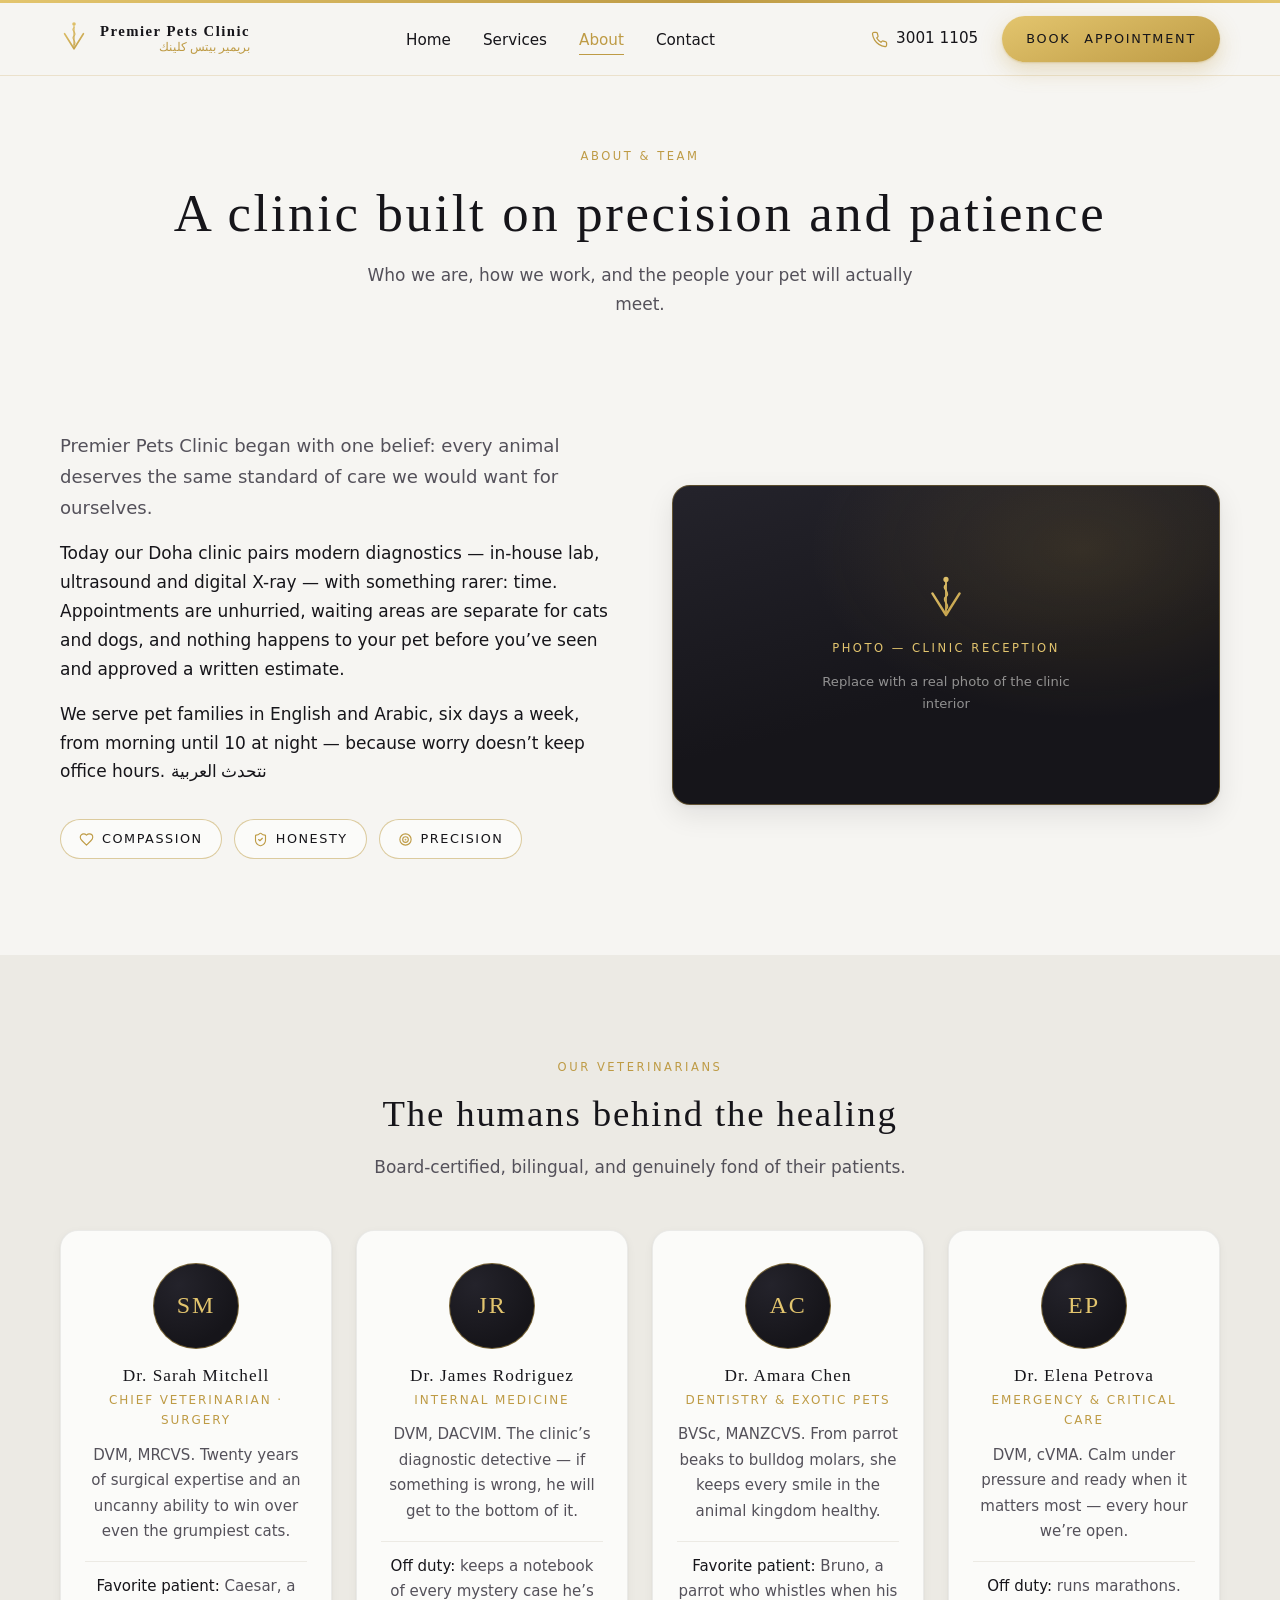
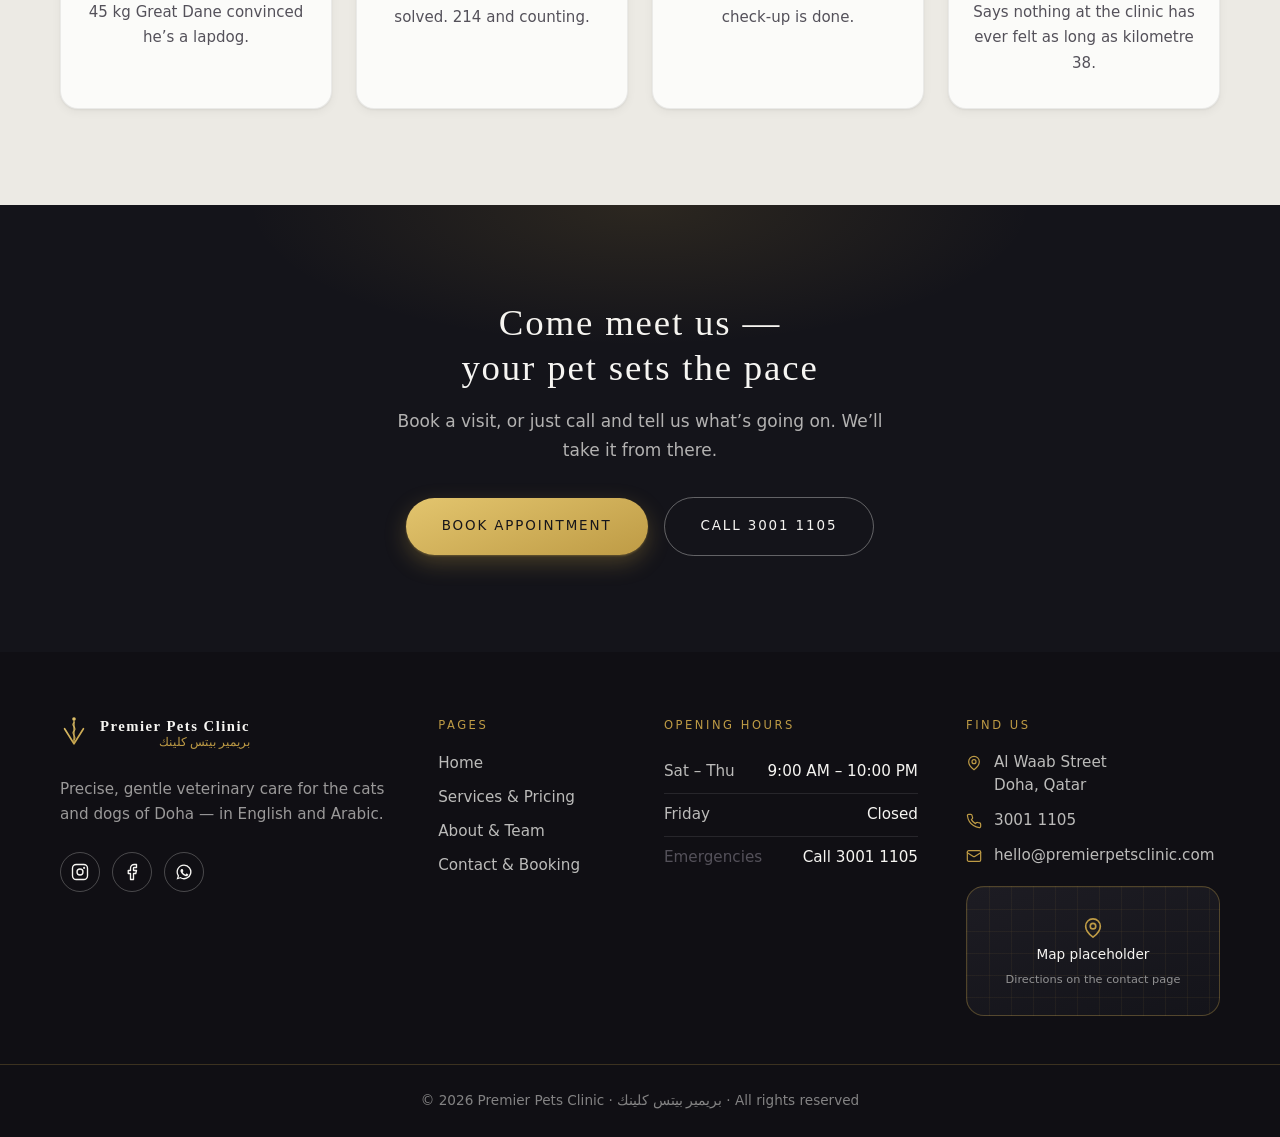
==== about.html @ 258bd97a "Rebuild as 4-page site with black & gold brand guidelines Restructure the single-page site into Home" ====
<!DOCTYPE html>
<html lang="en">
<head>
  <meta charset="UTF-8" />
  <meta name="viewport" content="width=device-width, initial-scale=1.0" />
  <title>About & Team — Premier Pets Clinic, Doha</title>
  <meta name="description" content="Meet the veterinarians of Premier Pets Clinic in Doha. Fear-free handling, in-house diagnostics and care in English and Arabic, Saturday to Thursday 9 AM – 10 PM." />
  <link rel="icon" href="data:image/svg+xml,%3Csvg xmlns='http://www.w3.org/2000/svg' viewBox='0 0 130 130'%3E%3Crect width='130' height='130' rx='26' fill='%2316151A'/%3E%3Cg transform='translate(15,11)' fill='none' stroke='%23BE9B45' stroke-linecap='round'%3E%3Ccircle cx='50' cy='11' r='7' fill='%23E3C56E' stroke='none'/%3E%3Cpath d='M50 100 L16 46 M50 100 L84 46' stroke-width='9'/%3E%3Cpath d='M50 18 L50 100' stroke-width='7'/%3E%3Cpath d='M50 24 C36 33 64 44 50 54 C36 64 64 75 50 86' stroke-width='6.5' stroke='%23E3C56E'/%3E%3C/g%3E%3C/svg%3E" />
  <link rel="stylesheet" href="assets/fonts.css" />
  <link rel="stylesheet" href="assets/styles.css" />
</head>
<body>

  <!-- ===== Header (shared across all pages) ===== -->
  <header class="header">
    <nav class="nav container" aria-label="Main">
      <a href="index.html" class="brand" aria-label="Premier Pets Clinic — home">
        <svg viewBox="0 0 100 130" width="28" height="36" fill="none" aria-hidden="true">
          <circle cx="50" cy="11" r="6.5" fill="url(#cad-h)"/>
          <path d="M50 100 L16 46 M50 100 L84 46" stroke="url(#cad-h)" stroke-width="6" stroke-linecap="round"/>
          <path d="M50 18 L50 100" stroke="url(#cad-h)" stroke-width="4.5" stroke-linecap="round"/>
          <path d="M50 24 C36 33 64 44 50 54 C36 64 64 75 50 86" stroke="url(#cad-h)" stroke-width="4" stroke-linecap="round"/>
          <defs><linearGradient id="cad-h" x1="18" y1="8" x2="82" y2="115" gradientUnits="userSpaceOnUse"><stop stop-color="#E3C56E"/><stop offset="1" stop-color="#BE9B45"/></linearGradient></defs>
        </svg>
        <span class="brand__text">
          <span class="brand__en">Premier Pets Clinic</span>
          <span class="brand__ar" lang="ar" dir="rtl">بريمير بيتس كلينك</span>
        </span>
      </a>

      <ul class="nav__menu">
        <li><a class="nav__link" href="index.html">Home</a></li>
        <li><a class="nav__link" href="services.html">Services</a></li>
        <li><a class="nav__link" href="about.html" aria-current="page">About</a></li>
        <li><a class="nav__link" href="contact.html">Contact</a></li>
      </ul>

      <div class="nav__actions">
        <a href="tel:30011105" class="nav__phone">
          <svg viewBox="0 0 24 24" width="17" height="17" fill="none" stroke="currentColor" stroke-width="1.8" stroke-linecap="round" stroke-linejoin="round" aria-hidden="true"><path d="M22 16.92v3a2 2 0 0 1-2.18 2 19.79 19.79 0 0 1-8.63-3.07 19.5 19.5 0 0 1-6-6 19.79 19.79 0 0 1-3.07-8.67A2 2 0 0 1 4.11 2h3a2 2 0 0 1 2 1.72 12.84 12.84 0 0 0 .7 2.81 2 2 0 0 1-.45 2.11L8.09 9.91a16 16 0 0 0 6 6l1.27-1.27a2 2 0 0 1 2.11-.45 12.84 12.84 0 0 0 2.81.7A2 2 0 0 1 22 16.92z"/></svg>
          <span>3001 1105</span>
        </a>
        <a href="contact.html" class="btn btn--gold nav__cta">Book<span class="nav__cta-long">&nbsp;Appointment</span></a>
        <button class="nav__toggle" id="nav-toggle" aria-label="Open menu" aria-expanded="false" aria-controls="nav-panel">
          <span></span><span></span><span></span>
        </button>
      </div>
    </nav>

    <div class="nav__panel" id="nav-panel">
      <div class="container">
        <ul>
          <li><a class="nav__link" href="index.html">Home</a></li>
          <li><a class="nav__link" href="services.html">Services &amp; Pricing</a></li>
          <li><a class="nav__link" href="about.html" aria-current="page">About &amp; Team</a></li>
          <li><a class="nav__link" href="contact.html">Contact &amp; Booking</a></li>
        </ul>
        <div class="nav__panel-meta">
          <a href="tel:30011105"><strong>Call 3001 1105</strong></a>
          <span>Saturday – Thursday, 9:00 AM – 10:00 PM · Friday closed</span>
        </div>
      </div>
    </div>
  </header>

  <main>
    <!-- ===== Page hero ===== -->
    <section class="page-hero">
      <div class="container">
        <span class="label">About &amp; team</span>
        <h1>A clinic built on precision and patience</h1>
        <p>Who we are, how we work, and the people your pet will actually meet.</p>
      </div>
    </section>

    <!-- ===== Clinic story ===== -->
    <section class="section--tight" style="padding-bottom: var(--s-9);">
      <div class="container story-grid">
        <div class="reveal">
          <p class="lead">Premier Pets Clinic began with one belief: every animal deserves the same standard of care we would want for ourselves.</p>
          <p>Today our Doha clinic pairs modern diagnostics — in-house lab, ultrasound and digital X-ray — with something rarer: time. Appointments are unhurried, waiting areas are separate for cats and dogs, and nothing happens to your pet before you’ve seen and approved a written estimate.</p>
          <p>We serve pet families in English and Arabic, six days a week, from morning until 10 at night — because worry doesn’t keep office hours. <span class="arabic" lang="ar" dir="rtl">نتحدث العربية</span></p>
          <div class="values-row">
            <span class="value-chip"><svg viewBox="0 0 24 24" width="15" height="15" fill="none" stroke="currentColor" stroke-width="1.8" stroke-linecap="round" stroke-linejoin="round" aria-hidden="true"><path d="M19 14c1.49-1.46 3-3.21 3-5.5A5.5 5.5 0 0 0 16.5 3c-1.76 0-3 .5-4.5 2-1.5-1.5-2.74-2-4.5-2A5.5 5.5 0 0 0 2 8.5c0 2.3 1.5 4.05 3 5.5l7 7Z"/></svg> Compassion</span>
            <span class="value-chip"><svg viewBox="0 0 24 24" width="15" height="15" fill="none" stroke="currentColor" stroke-width="1.8" stroke-linecap="round" stroke-linejoin="round" aria-hidden="true"><path d="M20 13c0 5-3.5 7.5-7.66 8.95a1 1 0 0 1-.67-.01C7.5 20.5 4 18 4 13V6a1 1 0 0 1 1-1c2 0 4.5-1.2 6.24-2.72a1.17 1.17 0 0 1 1.52 0C14.51 3.81 17 5 19 5a1 1 0 0 1 1 1z"/><path d="m9 12 2 2 4-4"/></svg> Honesty</span>
            <span class="value-chip"><svg viewBox="0 0 24 24" width="15" height="15" fill="none" stroke="currentColor" stroke-width="1.8" stroke-linecap="round" stroke-linejoin="round" aria-hidden="true"><circle cx="12" cy="12" r="9"/><circle cx="12" cy="12" r="4.5"/><circle cx="12" cy="12" r="0.5" fill="currentColor"/></svg> Precision</span>
          </div>
        </div>

        <!-- TODO: replace with real detail — photo of the clinic (reception or exam room) -->
        <figure class="photo-ph reveal d1">
          <figcaption>
            <svg viewBox="0 0 100 130" width="40" height="52" fill="none" aria-hidden="true">
              <circle cx="50" cy="11" r="6.5" fill="url(#cad-a)"/>
              <path d="M50 100 L16 46 M50 100 L84 46" stroke="url(#cad-a)" stroke-width="6" stroke-linecap="round"/>
              <path d="M50 18 L50 100" stroke="url(#cad-a)" stroke-width="4.5" stroke-linecap="round"/>
              <path d="M50 24 C36 33 64 44 50 54 C36 64 64 75 50 86" stroke="url(#cad-a)" stroke-width="4" stroke-linecap="round"/>
              <defs><linearGradient id="cad-a" x1="18" y1="8" x2="82" y2="115" gradientUnits="userSpaceOnUse"><stop stop-color="#E3C56E"/><stop offset="1" stop-color="#BE9B45"/></linearGradient></defs>
            </svg>
            <span class="label">Photo — clinic reception</span>
            <small>Replace with a real photo of the clinic interior</small>
          </figcaption>
        </figure>
      </div>
    </section>

    <!-- ===== Team ===== -->
    <section class="section section--bone">
      <div class="container">
        <div class="section-head reveal">
          <span class="label">Our veterinarians</span>
          <h2>The humans behind the healing</h2>
          <p>Board-certified, bilingual, and genuinely fond of their patients.</p>
        </div>

        <!--
          TODO: replace with real detail — placeholder vet names and monogram avatars.
          Replace the placeholder avatars with real headshots as soon as possible:
          real photography outperforms stock on trust more than any other single change.
        -->
        <div class="team-grid team-grid--4">
          <article class="team-card reveal">
            <div class="team-card__avatar" aria-hidden="true">SM</div>
            <h3>Dr. Sarah Mitchell</h3>
            <span class="team-card__role">Chief Veterinarian · Surgery</span>
            <p>DVM, MRCVS. Twenty years of surgical expertise and an uncanny ability to win over even the grumpiest cats.</p>
            <p class="team-card__fact"><strong>Favorite patient:</strong> Caesar, a 45 kg Great Dane convinced he’s a lapdog.</p>
          </article>
          <article class="team-card reveal d1">
            <div class="team-card__avatar" aria-hidden="true">JR</div>
            <h3>Dr. James Rodriguez</h3>
            <span class="team-card__role">Internal Medicine</span>
            <p>DVM, DACVIM. The clinic’s diagnostic detective — if something is wrong, he will get to the bottom of it.</p>
            <p class="team-card__fact"><strong>Off duty:</strong> keeps a notebook of every mystery case he’s solved. 214 and counting.</p>
          </article>
          <article class="team-card reveal d2">
            <div class="team-card__avatar" aria-hidden="true">AC</div>
            <h3>Dr. Amara Chen</h3>
            <span class="team-card__role">Dentistry &amp; Exotic Pets</span>
            <p>BVSc, MANZCVS. From parrot beaks to bulldog molars, she keeps every smile in the animal kingdom healthy.</p>
            <p class="team-card__fact"><strong>Favorite patient:</strong> Bruno, a parrot who whistles when his check-up is done.</p>
          </article>
          <article class="team-card reveal d3">
            <div class="team-card__avatar" aria-hidden="true">EP</div>
            <h3>Dr. Elena Petrova</h3>
            <span class="team-card__role">Emergency &amp; Critical Care</span>
            <p>DVM, cVMA. Calm under pressure and ready when it matters most — every hour we’re open.</p>
            <p class="team-card__fact"><strong>Off duty:</strong> runs marathons. Says nothing at the clinic has ever felt as long as kilometre 38.</p>
          </article>
        </div>
      </div>
    </section>

    <!-- ===== Final CTA band ===== -->
    <section class="cta-band">
      <div class="container">
        <h2>Come meet us — your pet sets the pace</h2>
        <p>Book a visit, or just call and tell us what’s going on. We’ll take it from there.</p>
        <div class="cta-band__actions">
          <a href="contact.html" class="btn btn--gold btn--lg">Book Appointment</a>
          <a href="tel:30011105" class="btn btn--ghost-light btn--lg">Call 3001 1105</a>
        </div>
      </div>
    </section>
  </main>

  <!-- ===== Footer (shared across all pages) ===== -->
  <footer class="footer">
    <div class="container">
      <div class="footer__grid">
        <div>
          <a href="index.html" class="brand" aria-label="Premier Pets Clinic — home">
            <svg viewBox="0 0 100 130" width="28" height="36" fill="none" aria-hidden="true">
              <circle cx="50" cy="11" r="6.5" fill="url(#cad-f)"/>
              <path d="M50 100 L16 46 M50 100 L84 46" stroke="url(#cad-f)" stroke-width="6" stroke-linecap="round"/>
              <path d="M50 18 L50 100" stroke="url(#cad-f)" stroke-width="4.5" stroke-linecap="round"/>
              <path d="M50 24 C36 33 64 44 50 54 C36 64 64 75 50 86" stroke="url(#cad-f)" stroke-width="4" stroke-linecap="round"/>
              <defs><linearGradient id="cad-f" x1="18" y1="8" x2="82" y2="115" gradientUnits="userSpaceOnUse"><stop stop-color="#E3C56E"/><stop offset="1" stop-color="#BE9B45"/></linearGradient></defs>
            </svg>
            <span class="brand__text">
              <span class="brand__en">Premier Pets Clinic</span>
              <span class="brand__ar" lang="ar" dir="rtl">بريمير بيتس كلينك</span>
            </span>
          </a>
          <p class="footer__tag">Precise, gentle veterinary care for the cats and dogs of Doha — in English and Arabic.</p>
          <div class="footer__social">
            <!-- TODO: replace with real detail — social media profile links -->
            <a href="#" aria-label="Instagram"><svg viewBox="0 0 24 24" width="18" height="18" fill="none" stroke="currentColor" stroke-width="1.8" stroke-linecap="round" stroke-linejoin="round" aria-hidden="true"><rect x="2" y="2" width="20" height="20" rx="5"/><circle cx="12" cy="12" r="4"/><circle cx="17.5" cy="6.5" r="0.5" fill="currentColor"/></svg></a>
            <a href="#" aria-label="Facebook"><svg viewBox="0 0 24 24" width="18" height="18" fill="none" stroke="currentColor" stroke-width="1.8" stroke-linecap="round" stroke-linejoin="round" aria-hidden="true"><path d="M18 2h-3a5 5 0 0 0-5 5v3H7v4h3v8h4v-8h3l1-4h-4V7a1 1 0 0 1 1-1h3z"/></svg></a>
            <!-- TODO: replace with real detail — confirm WhatsApp number & country code -->
            <a href="https://wa.me/97430011105" aria-label="WhatsApp"><svg viewBox="0 0 24 24" width="18" height="18" fill="currentColor" aria-hidden="true"><path d="M12.04 2a9.9 9.9 0 0 0-8.4 15.2L2.1 22l4.9-1.6A9.9 9.9 0 1 0 12.04 2Zm0 1.7a8.2 8.2 0 1 1-4.2 15.3l-.3-.2-2.9.9.9-2.8-.2-.3A8.2 8.2 0 0 1 12.04 3.7ZM8.9 8c-.2 0-.5.1-.7.4-.2.2-.9.8-.9 2s.9 2.4 1 2.6c.1.2 1.8 2.9 4.4 3.9 2.2.9 2.6.7 3.1.7.5-.1 1.5-.6 1.7-1.2.2-.6.2-1.1.2-1.2-.1-.1-.2-.2-.5-.3-.2-.1-1.5-.7-1.7-.8-.2-.1-.4-.1-.6.1-.2.3-.6.8-.8 1-.1.2-.3.2-.5.1-.7-.3-1.4-.7-2-1.3-.5-.5-.9-1-1.2-1.7-.1-.2 0-.4.1-.5l.6-.7c.2-.2.2-.4.1-.6-.1-.2-.6-1.5-.8-2-.2-.5-.4-.5-.6-.5h-.9Z"/></svg></a>
          </div>
        </div>

        <nav class="footer__col" aria-label="Footer">
          <h4>Pages</h4>
          <ul>
            <li><a href="index.html">Home</a></li>
            <li><a href="services.html">Services &amp; Pricing</a></li>
            <li><a href="about.html">About &amp; Team</a></li>
            <li><a href="contact.html">Contact &amp; Booking</a></li>
          </ul>
        </nav>

        <div class="footer__col">
          <h4>Opening hours</h4>
          <div class="hours-table">
            <div><span>Sat – Thu</span><span>9:00 AM – 10:00 PM</span></div>
            <div><span>Friday</span><span>Closed</span></div>
            <div class="muted-row"><span>Emergencies</span><span><a href="tel:30011105">Call 3001 1105</a></span></div>
          </div>
        </div>

        <div class="footer__col">
          <h4>Find us</h4>
          <div class="footer__contact">
            <address>
              <svg viewBox="0 0 24 24" width="16" height="16" fill="none" stroke="currentColor" stroke-width="1.8" stroke-linecap="round" stroke-linejoin="round" aria-hidden="true"><path d="M20 10c0 6-8 12-8 12s-8-6-8-12a8 8 0 0 1 16 0Z"/><circle cx="12" cy="10" r="3"/></svg>
              <!-- TODO: replace with real detail — street address -->
              <span>Al Waab Street<br/>Doha, Qatar</span>
            </address>
            <a href="tel:30011105">
              <svg viewBox="0 0 24 24" width="16" height="16" fill="none" stroke="currentColor" stroke-width="1.8" stroke-linecap="round" stroke-linejoin="round" aria-hidden="true"><path d="M22 16.92v3a2 2 0 0 1-2.18 2 19.79 19.79 0 0 1-8.63-3.07 19.5 19.5 0 0 1-6-6 19.79 19.79 0 0 1-3.07-8.67A2 2 0 0 1 4.11 2h3a2 2 0 0 1 2 1.72 12.84 12.84 0 0 0 .7 2.81 2 2 0 0 1-.45 2.11L8.09 9.91a16 16 0 0 0 6 6l1.27-1.27a2 2 0 0 1 2.11-.45 12.84 12.84 0 0 0 2.81.7A2 2 0 0 1 22 16.92z"/></svg>
              <span>3001 1105</span>
            </a>
            <a href="mailto:hello@premierpetsclinic.com">
              <svg viewBox="0 0 24 24" width="16" height="16" fill="none" stroke="currentColor" stroke-width="1.8" stroke-linecap="round" stroke-linejoin="round" aria-hidden="true"><rect x="2" y="4" width="20" height="16" rx="2"/><path d="m22 7-8.97 5.7a1.94 1.94 0 0 1-2.06 0L2 7"/></svg>
              <span>hello@premierpetsclinic.com</span>
            </a>
            <!-- TODO: replace with real detail — map embed / location image -->
            <figure class="map-ph map-ph--mini">
              <figcaption>
                <svg viewBox="0 0 24 24" width="22" height="22" fill="none" stroke="currentColor" stroke-width="1.8" stroke-linecap="round" stroke-linejoin="round" aria-hidden="true"><path d="M20 10c0 6-8 12-8 12s-8-6-8-12a8 8 0 0 1 16 0Z"/><circle cx="12" cy="10" r="3"/></svg>
                <span>Map placeholder</span>
                <small>Directions on the contact page</small>
              </figcaption>
            </figure>
          </div>
        </div>
      </div>
    </div>
    <div class="footer__bottom">
      <p>© <span data-year>2026</span> Premier Pets Clinic · <span class="arabic" lang="ar" dir="rtl">بريمير بيتس كلينك</span> · All rights reserved</p>
    </div>
  </footer>

  <script src="assets/site.js"></script>
</body>
</html>
---- assets/fonts.css ----
/* latin-ext */
@font-face {
  font-family: 'Cinzel';
  font-style: normal;
  font-weight: 400 700;
  font-display: swap;
  src: url(fonts/f53a6c32636.woff2) format('woff2');
  unicode-range: U+0100-02BA, U+02BD-02C5, U+02C7-02CC, U+02CE-02D7, U+02DD-02FF, U+0304, U+0308, U+0329, U+1D00-1DBF, U+1E00-1E9F, U+1EF2-1EFF, U+2020, U+20A0-20AB, U+20AD-20C0, U+2113, U+2C60-2C7F, U+A720-A7FF;
}
/* latin */
@font-face {
  font-family: 'Cinzel';
  font-style: normal;
  font-weight: 400 700;
  font-display: swap;
  src: url(fonts/f63551c15ca.woff2) format('woff2');
  unicode-range: U+0000-00FF, U+0131, U+0152-0153, U+02BB-02BC, U+02C6, U+02DA, U+02DC, U+0304, U+0308, U+0329, U+2000-206F, U+20AC, U+2122, U+2191, U+2193, U+2212, U+2215, U+FEFF, U+FFFD;
}
/* arabic */
@font-face {
  font-family: 'El Messiri';
  font-style: normal;
  font-weight: 400 700;
  font-display: swap;
  src: url(fonts/f26956f8c6b.woff2) format('woff2');
  unicode-range: U+0600-06FF, U+0750-077F, U+0870-088E, U+0890-0891, U+0897-08E1, U+08E3-08FF, U+200C-200E, U+2010-2011, U+204F, U+2E41, U+FB50-FDFF, U+FE70-FE74, U+FE76-FEFC, U+102E0-102FB, U+10E60-10E7E, U+10EC2-10EC4, U+10EFC-10EFF, U+1EE00-1EE03, U+1EE05-1EE1F, U+1EE21-1EE22, U+1EE24, U+1EE27, U+1EE29-1EE32, U+1EE34-1EE37, U+1EE39, U+1EE3B, U+1EE42, U+1EE47, U+1EE49, U+1EE4B, U+1EE4D-1EE4F, U+1EE51-1EE52, U+1EE54, U+1EE57, U+1EE59, U+1EE5B, U+1EE5D, U+1EE5F, U+1EE61-1EE62, U+1EE64, U+1EE67-1EE6A, U+1EE6C-1EE72, U+1EE74-1EE77, U+1EE79-1EE7C, U+1EE7E, U+1EE80-1EE89, U+1EE8B-1EE9B, U+1EEA1-1EEA3, U+1EEA5-1EEA9, U+1EEAB-1EEBB, U+1EEF0-1EEF1;
}
/* cyrillic */
@font-face {
  font-family: 'El Messiri';
  font-style: normal;
  font-weight: 400 700;
  font-display: swap;
  src: url(fonts/f5c0c4ea07d.woff2) format('woff2');
  unicode-range: U+0301, U+0400-045F, U+0490-0491, U+04B0-04B1, U+2116;
}
/* latin-ext */
@font-face {
  font-family: 'El Messiri';
  font-style: normal;
  font-weight: 400 700;
  font-display: swap;
  src: url(fonts/f88ae1c648b.woff2) format('woff2');
  unicode-range: U+0100-02BA, U+02BD-02C5, U+02C7-02CC, U+02CE-02D7, U+02DD-02FF, U+0304, U+0308, U+0329, U+1D00-1DBF, U+1E00-1E9F, U+1EF2-1EFF, U+2020, U+20A0-20AB, U+20AD-20C0, U+2113, U+2C60-2C7F, U+A720-A7FF;
}
/* latin */
@font-face {
  font-family: 'El Messiri';
  font-style: normal;
  font-weight: 400 700;
  font-display: swap;
  src: url(fonts/fdc54f469cc.woff2) format('woff2');
  unicode-range: U+0000-00FF, U+0131, U+0152-0153, U+02BB-02BC, U+02C6, U+02DA, U+02DC, U+0304, U+0308, U+0329, U+2000-206F, U+20AC, U+2122, U+2191, U+2193, U+2212, U+2215, U+FEFF, U+FFFD;
}
/* cyrillic */
@font-face {
  font-family: 'Jost';
  font-style: italic;
  font-weight: 400;
  font-display: swap;
  src: url(fonts/f15509fac46.woff2) format('woff2');
  unicode-range: U+0301, U+0400-045F, U+0490-0491, U+04B0-04B1, U+2116;
}
/* latin-ext */
@font-face {
  font-family: 'Jost';
  font-style: italic;
  font-weight: 400;
  font-display: swap;
  src: url(fonts/f02cded88f8.woff2) format('woff2');
  unicode-range: U+0100-02BA, U+02BD-02C5, U+02C7-02CC, U+02CE-02D7, U+02DD-02FF, U+0304, U+0308, U+0329, U+1D00-1DBF, U+1E00-1E9F, U+1EF2-1EFF, U+2020, U+20A0-20AB, U+20AD-20C0, U+2113, U+2C60-2C7F, U+A720-A7FF;
}
/* latin */
@font-face {
  font-family: 'Jost';
  font-style: italic;
  font-weight: 400;
  font-display: swap;
  src: url(fonts/f9990123af9.woff2) format('woff2');
  unicode-range: U+0000-00FF, U+0131, U+0152-0153, U+02BB-02BC, U+02C6, U+02DA, U+02DC, U+0304, U+0308, U+0329, U+2000-206F, U+20AC, U+2122, U+2191, U+2193, U+2212, U+2215, U+FEFF, U+FFFD;
}
/* cyrillic */
@font-face {
  font-family: 'Jost';
  font-style: normal;
  font-weight: 300 600;
  font-display: swap;
  src: url(fonts/fcdf0a3bd8c.woff2) format('woff2');
  unicode-range: U+0301, U+0400-045F, U+0490-0491, U+04B0-04B1, U+2116;
}
/* latin-ext */
@font-face {
  font-family: 'Jost';
  font-style: normal;
  font-weight: 300 600;
  font-display: swap;
  src: url(fonts/f5054f2c4fb.woff2) format('woff2');
  unicode-range: U+0100-02BA, U+02BD-02C5, U+02C7-02CC, U+02CE-02D7, U+02DD-02FF, U+0304, U+0308, U+0329, U+1D00-1DBF, U+1E00-1E9F, U+1EF2-1EFF, U+2020, U+20A0-20AB, U+20AD-20C0, U+2113, U+2C60-2C7F, U+A720-A7FF;
}
/* latin */
@font-face {
  font-family: 'Jost';
  font-style: normal;
  font-weight: 300 600;
  font-display: swap;
  src: url(fonts/f35841fe72f.woff2) format('woff2');
  unicode-range: U+0000-00FF, U+0131, U+0152-0153, U+02BB-02BC, U+02C6, U+02DA, U+02DC, U+0304, U+0308, U+0329, U+2000-206F, U+20AC, U+2122, U+2191, U+2193, U+2212, U+2215, U+FEFF, U+FFFD;
}
---- assets/styles.css ----
/* ============================================================
   Premier Pets Clinic — Shared stylesheet
   Brand: black & gold (Brand Guidelines v1.0, June 2026)
   Palette: onyx on alabaster, gold reserved for the caduceus,
   hairlines and small accents. Cinzel / Jost / El Messiri.
   ============================================================ */

:root {
  /* Brand color values — sampled from the logo (see brand guidelines §04) */
  --alabaster: #F6F5F2;      /* page background */
  --alabaster-hi: #FBFBF9;   /* elevated cards */
  --bone: #ECEAE4;           /* alternate sections, hairline borders */
  --onyx: #16151A;           /* headings, body text, dark panels */
  --onyx-panel: #14141A;     /* dark band background */
  --onyx-deep: #100F14;      /* footer */
  --graphite: #54515A;       /* secondary text */
  --gold: #BE9B45;           /* accent / rules */
  --gold-light: #E3C56E;     /* highlight / gradient top */
  --gold-grad: linear-gradient(160deg, #E3C56E 0%, #BE9B45 100%);
  --gold-hairline: linear-gradient(90deg, rgba(190,155,69,0) 0%, #BE9B45 50%, rgba(190,155,69,0) 100%);
  --error: #9A4A3A;

  --font-display: "Cinzel", "Times New Roman", serif;
  --font-body: "Jost", "Segoe UI", system-ui, sans-serif;
  --font-arabic: "El Messiri", serif;

  /* Spacing scale — stick to these steps */
  --s-1: 4px;  --s-2: 8px;  --s-3: 12px; --s-4: 16px; --s-5: 24px;
  --s-6: 32px; --s-7: 48px; --s-8: 64px; --s-9: 96px; --s-10: 128px;

  /* Surfaces: base → elevated → floating */
  --shadow-sm: 0 1px 2px rgba(16, 15, 20, 0.05), 0 3px 10px rgba(16, 15, 20, 0.05);
  --shadow-md: 0 2px 4px rgba(16, 15, 20, 0.05), 0 10px 28px rgba(16, 15, 20, 0.09);
  --shadow-lg: 0 4px 10px rgba(16, 15, 20, 0.07), 0 26px 58px rgba(16, 15, 20, 0.15);
  --shadow-gold: 0 1px 2px rgba(190, 155, 69, 0.35), 0 8px 22px rgba(190, 155, 69, 0.30);

  --r-card: 18px;
  --r-input: 12px;
  --ease-spring: cubic-bezier(0.34, 1.4, 0.64, 1);
  --ease-out: cubic-bezier(0.22, 1, 0.36, 1);

  --header-h: 72px;
}

/* ===== Reset ===== */
*, *::before, *::after { margin: 0; padding: 0; box-sizing: border-box; }
html { scroll-behavior: smooth; scroll-padding-top: calc(var(--header-h) + 16px); }
body {
  font-family: var(--font-body);
  font-weight: 400;
  font-size: 17px;
  line-height: 1.7;
  color: var(--onyx);
  background: var(--alabaster);
  -webkit-font-smoothing: antialiased;
  overflow-x: hidden;
}
img { max-width: 100%; height: auto; display: block; }
a { color: inherit; text-decoration: none; }
ul, ol { list-style: none; }
button { font: inherit; cursor: pointer; background: none; border: none; color: inherit; }
strong { font-weight: 500; }

a, button, summary, input, select, textarea { -webkit-tap-highlight-color: rgba(190, 155, 69, 0.15); }
:focus-visible { outline: 2px solid var(--gold); outline-offset: 3px; border-radius: 2px; }

::selection { background: rgba(190, 155, 69, 0.25); }

/* ===== Typography ===== */
h1, h2, h3, .display {
  font-family: var(--font-display);
  font-weight: 500;
  color: var(--onyx);
  letter-spacing: 0.05em;
  line-height: 1.22;
}
h1 { font-size: clamp(1.9rem, 5.2vw, 3.3rem); }
h2 { font-size: clamp(1.5rem, 3.4vw, 2.3rem); }
h1, h2 { text-wrap: balance; }
h3 { font-size: 1.16rem; letter-spacing: 0.06em; }

.lead { font-weight: 300; font-size: 1.13rem; color: var(--graphite); }

.label {
  display: inline-block;
  font-family: var(--font-body);
  font-weight: 500;
  font-size: 0.72rem;
  letter-spacing: 0.22em;
  text-transform: uppercase;
  color: var(--gold);
}
.label--onyx { color: var(--graphite); }

.arabic { font-family: var(--font-arabic); }

.muted { color: var(--graphite); }

.link-gold {
  color: var(--gold);
  font-weight: 500;
  border-bottom: 1px solid rgba(190, 155, 69, 0.4);
  transition: opacity 0.2s ease;
}
.link-gold:hover { opacity: 0.75; }
.link-gold:active { opacity: 0.6; }

/* ===== Layout ===== */
.container { width: min(1160px, 92%); margin-inline: auto; }
.section { padding: var(--s-9) 0; }
.section--tight { padding: var(--s-8) 0; }
.section--bone { background: var(--bone); }

.section-head { max-width: 620px; margin: 0 auto var(--s-7); text-align: center; }
.section-head h2 { margin: var(--s-3) 0 var(--s-4); }
.section-head p { color: var(--graphite); }

/* Gold rule with centered caduceus — the brand's repeating device */
.gold-rule {
  display: flex;
  align-items: center;
  gap: var(--s-4);
  max-width: 420px;
  margin: 0 auto;
}
.gold-rule::before, .gold-rule::after {
  content: "";
  flex: 1;
  height: 1px;
  background: var(--gold-hairline);
}
.gold-rule svg { flex: none; }

/* ===== Buttons ===== */
.btn {
  display: inline-flex;
  align-items: center;
  justify-content: center;
  gap: var(--s-2);
  font-weight: 500;
  font-size: 0.8rem;
  letter-spacing: 0.14em;
  text-transform: uppercase;
  border-radius: 999px;
  padding: 15px 30px;
  white-space: nowrap;
  transition: transform 0.25s var(--ease-spring), box-shadow 0.25s ease, background-color 0.2s ease, border-color 0.2s ease, color 0.2s ease;
}
.btn:hover { transform: translateY(-2px); }
.btn:active { transform: translateY(0); transition-duration: 0.08s; }

.btn--gold {
  background: var(--gold-grad);
  color: var(--onyx);
  box-shadow: var(--shadow-gold);
}
.btn--gold:hover { box-shadow: 0 2px 4px rgba(190, 155, 69, 0.4), 0 12px 30px rgba(190, 155, 69, 0.38); }

.btn--dark {
  background: var(--onyx);
  color: var(--alabaster);
  box-shadow: var(--shadow-md);
}
.btn--dark:hover { background: #24232B; }

.btn--ghost {
  border: 1px solid rgba(22, 21, 26, 0.25);
  color: var(--onyx);
  background: transparent;
}
.btn--ghost:hover { border-color: var(--gold); background: rgba(190, 155, 69, 0.07); }

.btn--ghost-light {
  border: 1px solid rgba(246, 245, 242, 0.35);
  color: var(--alabaster);
  background: transparent;
}
.btn--ghost-light:hover { border-color: var(--gold-light); color: var(--gold-light); }

.btn--lg { padding: 17px 36px; font-size: 0.84rem; }
.btn--full { width: 100%; }

/* ===== Header ===== */
.header {
  position: sticky;
  top: 0;
  z-index: 100;
  background: rgba(246, 245, 242, 0.88);
  -webkit-backdrop-filter: blur(14px);
  backdrop-filter: blur(14px);
  border-bottom: 1px solid rgba(190, 155, 69, 0.22);
}
.header::before {
  /* thin metallic gradient — gold light into gold (guidelines §04) */
  content: "";
  display: block;
  height: 3px;
  background: linear-gradient(90deg, #E3C56E, #BE9B45 55%, #E3C56E);
}
.nav {
  display: flex;
  align-items: center;
  justify-content: space-between;
  gap: var(--s-4);
  height: var(--header-h);
}
.brand { display: inline-flex; align-items: center; gap: var(--s-3); }
.brand svg { flex: none; }
.brand__text { display: flex; flex-direction: column; line-height: 1.15; }
.brand__en {
  font-family: var(--font-display);
  font-weight: 600;
  font-size: 0.92rem;
  letter-spacing: 0.1em;
  color: var(--onyx);
  white-space: nowrap;
}
.brand__ar {
  font-family: var(--font-arabic);
  font-size: 0.78rem;
  color: var(--gold);
}

.nav__menu { display: flex; align-items: center; gap: var(--s-6); }
.nav__link {
  position: relative;
  font-size: 0.95rem;
  font-weight: 400;
  color: var(--onyx);
  padding: 6px 0;
  transition: color 0.2s ease;
}
.nav__link::after {
  content: "";
  position: absolute;
  left: 0; right: 0; bottom: 0;
  height: 1px;
  background: var(--gold);
  transform: scaleX(0);
  transform-origin: left;
  transition: transform 0.3s var(--ease-out);
}
.nav__link:hover { color: var(--gold); }
.nav__link:hover::after, .nav__link[aria-current="page"]::after { transform: scaleX(1); }
.nav__link[aria-current="page"] { color: var(--gold); font-weight: 500; }

.nav__phone {
  display: inline-flex;
  align-items: center;
  gap: var(--s-2);
  font-weight: 500;
  font-size: 0.95rem;
  color: var(--onyx);
  transition: color 0.2s ease;
}
.nav__phone svg { color: var(--gold); }
.nav__phone:hover { color: var(--gold); }

.nav__actions { display: flex; align-items: center; gap: var(--s-5); }
.nav__cta { padding: 12px 24px; }

.nav__toggle {
  display: none;
  flex-direction: column;
  justify-content: center;
  gap: 5px;
  width: 42px;
  height: 42px;
  align-items: center;
  border-radius: 10px;
}
.nav__toggle span {
  display: block;
  width: 20px;
  height: 2px;
  background: var(--onyx);
  border-radius: 2px;
  transition: transform 0.3s var(--ease-out), opacity 0.2s ease;
}
.nav__toggle.open span:nth-child(1) { transform: translateY(7px) rotate(45deg); }
.nav__toggle.open span:nth-child(2) { opacity: 0; }
.nav__toggle.open span:nth-child(3) { transform: translateY(-7px) rotate(-45deg); }

/* Mobile menu panel */
.nav__panel {
  display: none;
  border-top: 1px solid rgba(190, 155, 69, 0.2);
  background: rgba(251, 251, 249, 0.97);
  -webkit-backdrop-filter: blur(14px);
  backdrop-filter: blur(14px);
}
.nav__panel.open { display: block; }
.nav__panel ul { padding: var(--s-4) 0 var(--s-5); }
.nav__panel .nav__link {
  display: block;
  padding: var(--s-3) 0;
  font-size: 1.05rem;
}
.nav__panel .nav__link::after { display: none; }
.nav__panel-meta {
  border-top: 1px solid var(--bone);
  padding: var(--s-4) 0 0;
  margin-top: var(--s-2);
  display: flex;
  flex-direction: column;
  gap: var(--s-2);
  font-size: 0.95rem;
  color: var(--graphite);
}

/* ===== Hero (home) ===== */
.hero { padding: var(--s-8) 0 var(--s-9); position: relative; }
.hero__grid {
  display: grid;
  grid-template-columns: 1.1fr 0.9fr;
  gap: var(--s-8);
  align-items: center;
}
.hero h1 { margin: var(--s-4) 0 var(--s-5); }
.hero__lead { max-width: 46ch; margin-bottom: var(--s-3); }
.hero__ar {
  font-family: var(--font-arabic);
  color: var(--gold);
  font-size: 1.05rem;
  margin-bottom: var(--s-6);
}
.hero__cta { display: flex; flex-wrap: wrap; align-items: center; gap: var(--s-4); }
.hero__note { margin-top: var(--s-4); font-size: 0.9rem; color: var(--graphite); }
.hero__note strong { color: var(--onyx); }

.hero__visual { position: relative; max-width: 500px; margin-inline: auto; }
.hero__frame {
  position: relative;
  border-radius: var(--r-card);
  overflow: hidden;
  border: 1px solid rgba(190, 155, 69, 0.45);
  box-shadow: var(--shadow-lg);
  background: var(--alabaster-hi);
}
.hero__frame::after {
  /* inner gold hairline — framing device from the guidelines applications */
  content: "";
  position: absolute;
  inset: 10px;
  border: 1px solid rgba(190, 155, 69, 0.4);
  border-radius: calc(var(--r-card) - 8px);
  pointer-events: none;
}
.hero__badge {
  position: absolute;
  left: -14px;
  bottom: 26px;
  display: flex;
  align-items: center;
  gap: var(--s-3);
  background: var(--onyx);
  color: var(--alabaster);
  border-radius: 999px;
  padding: 10px 20px 10px 12px;
  box-shadow: var(--shadow-lg);
  font-size: 0.85rem;
}
.hero__badge svg { flex: none; }
.hero__badge small { display: block; color: rgba(246, 245, 242, 0.6); font-size: 0.72rem; letter-spacing: 0.08em; text-transform: uppercase; }

/* ===== Trust strip ===== */
.stats { background: var(--onyx-panel); color: var(--alabaster); padding: var(--s-7) 0; }
.stats__grid {
  display: grid;
  grid-template-columns: repeat(4, 1fr);
  gap: var(--s-6);
  text-align: center;
}
.stat h3 {
  font-family: var(--font-display);
  font-size: clamp(1.5rem, 2.6vw, 2rem);
  font-weight: 500;
  color: var(--gold-light);
  letter-spacing: 0.04em;
}
.stat p {
  font-size: 0.8rem;
  letter-spacing: 0.14em;
  text-transform: uppercase;
  color: rgba(246, 245, 242, 0.65);
  margin-top: var(--s-1);
}

/* ===== Cards (services) ===== */
.cards-grid {
  display: grid;
  grid-template-columns: repeat(3, 1fr);
  gap: var(--s-5);
}
.card {
  background: var(--alabaster-hi);
  border: 1px solid rgba(22, 21, 26, 0.07);
  border-radius: var(--r-card);
  padding: var(--s-6);
  box-shadow: var(--shadow-sm);
  display: flex;
  flex-direction: column;
  transition: transform 0.3s var(--ease-spring), box-shadow 0.3s ease, border-color 0.2s ease;
}
.card:hover { transform: translateY(-4px); box-shadow: var(--shadow-md); border-color: rgba(190, 155, 69, 0.4); }

.card__icon {
  width: 52px;
  height: 52px;
  border-radius: 14px;
  display: grid;
  place-items: center;
  background: var(--onyx);
  color: var(--gold-light);
  margin-bottom: var(--s-4);
}
.card h3 { margin-bottom: var(--s-2); }
.card p { color: var(--graphite); font-size: 0.97rem; flex: 1; }
.card__go {
  margin-top: var(--s-4);
  font-weight: 500;
  font-size: 0.8rem;
  letter-spacing: 0.14em;
  text-transform: uppercase;
  color: var(--gold);
  display: inline-flex;
  align-items: center;
  gap: var(--s-2);
  transition: gap 0.25s var(--ease-out), color 0.2s ease;
}
.card:hover .card__go { gap: var(--s-3); }

/* Price hairline on service cards */
.card__price {
  margin-top: var(--s-4);
  padding-top: var(--s-4);
  border-top: 1px solid var(--bone);
  display: flex;
  align-items: baseline;
  justify-content: space-between;
  gap: var(--s-3);
}
.card__price strong {
  font-family: var(--font-display);
  font-size: 1.05rem;
  color: var(--onyx);
  letter-spacing: 0.04em;
}
.card__price span { font-size: 0.78rem; letter-spacing: 0.1em; text-transform: uppercase; color: var(--graphite); }
.card .btn { margin-top: var(--s-4); }

/* ===== Why us ===== */
.why-grid { display: grid; grid-template-columns: repeat(3, 1fr); gap: var(--s-6); }
.why {
  text-align: center;
  padding: var(--s-5);
}
.why__icon {
  width: 60px;
  height: 60px;
  margin: 0 auto var(--s-4);
  border-radius: 50%;
  display: grid;
  place-items: center;
  color: var(--gold);
  border: 1px solid rgba(190, 155, 69, 0.5);
  background: var(--alabaster-hi);
  box-shadow: var(--shadow-sm);
}
.why h3 { margin-bottom: var(--s-2); }
.why p { color: var(--graphite); font-size: 0.97rem; }

/* ===== Team ===== */
.team-grid { display: grid; grid-template-columns: repeat(3, 1fr); gap: var(--s-5); }
.team-grid--4 { grid-template-columns: repeat(4, 1fr); }
.team-card {
  background: var(--alabaster-hi);
  border: 1px solid rgba(22, 21, 26, 0.07);
  border-radius: var(--r-card);
  padding: var(--s-6) var(--s-5);
  text-align: center;
  box-shadow: var(--shadow-sm);
  transition: transform 0.3s var(--ease-spring), box-shadow 0.3s ease;
}
.team-card:hover { transform: translateY(-4px); box-shadow: var(--shadow-md); }
.team-card__avatar {
  width: 86px;
  height: 86px;
  margin: 0 auto var(--s-4);
  border-radius: 50%;
  display: grid;
  place-items: center;
  font-family: var(--font-display);
  font-size: 1.5rem;
  font-weight: 500;
  letter-spacing: 0.08em;
  color: var(--gold-light);
  background: radial-gradient(circle at 30% 25%, #24232B, var(--onyx) 70%);
  border: 1px solid rgba(190, 155, 69, 0.55);
}
.team-card h3 { font-size: 1.08rem; }
.team-card__role {
  display: block;
  margin: var(--s-1) 0 var(--s-3);
  font-size: 0.75rem;
  font-weight: 500;
  letter-spacing: 0.16em;
  text-transform: uppercase;
  color: var(--gold);
}
.team-card p { color: var(--graphite); font-size: 0.94rem; }
.team-card__fact {
  margin-top: var(--s-4);
  padding-top: var(--s-3);
  border-top: 1px solid var(--bone);
  font-size: 0.88rem;
  color: var(--graphite);
}
.team-card__fact strong { color: var(--onyx); font-weight: 500; }

/* ===== Testimonials ===== */
.quotes-grid { display: grid; grid-template-columns: repeat(3, 1fr); gap: var(--s-5); }
.quote {
  background: var(--alabaster-hi);
  border: 1px solid rgba(22, 21, 26, 0.07);
  border-radius: var(--r-card);
  padding: var(--s-6);
  box-shadow: var(--shadow-sm);
  display: flex;
  flex-direction: column;
}
.quote__stars { color: var(--gold); letter-spacing: 0.2em; font-size: 0.85rem; margin-bottom: var(--s-3); }
.quote p { color: var(--onyx); font-size: 0.98rem; flex: 1; }
.quote footer {
  margin-top: var(--s-4);
  display: flex;
  align-items: center;
  gap: var(--s-3);
}
.quote__pet {
  width: 42px;
  height: 42px;
  border-radius: 50%;
  flex: none;
  display: grid;
  place-items: center;
  background: radial-gradient(circle at 30% 25%, #24232B, var(--onyx) 70%);
  border: 1px solid rgba(190, 155, 69, 0.55);
  color: var(--gold-light);
}
.quote footer strong { display: block; font-weight: 500; line-height: 1.3; }
.quote footer span { font-size: 0.84rem; color: var(--graphite); }

/* ===== CTA band ===== */
.cta-band {
  background: var(--onyx-panel);
  color: var(--alabaster);
  padding: var(--s-9) 0;
  text-align: center;
  position: relative;
  overflow: hidden;
}
.cta-band::before {
  content: "";
  position: absolute;
  inset: 0;
  background: radial-gradient(560px 200px at 50% 0%, rgba(190, 155, 69, 0.14), transparent 70%);
  pointer-events: none;
}
.cta-band .gold-rule { margin-bottom: var(--s-5); }
.cta-band h2 { color: var(--alabaster); max-width: 620px; margin: 0 auto var(--s-4); }
.cta-band p { color: rgba(246, 245, 242, 0.7); max-width: 520px; margin: 0 auto var(--s-6); }
.cta-band__actions { display: flex; flex-wrap: wrap; justify-content: center; align-items: center; gap: var(--s-4); position: relative; }

/* ===== Page hero (inner pages) ===== */
.page-hero { padding: var(--s-8) 0 var(--s-7); text-align: center; }
.page-hero h1 { margin: var(--s-3) 0 var(--s-4); }
.page-hero p { max-width: 560px; margin: 0 auto; color: var(--graphite); }

/* ===== FAQ ===== */
.faq-list { max-width: 720px; margin: 0 auto; display: flex; flex-direction: column; gap: var(--s-3); }
.faq {
  background: var(--alabaster-hi);
  border: 1px solid rgba(22, 21, 26, 0.08);
  border-radius: 14px;
  box-shadow: var(--shadow-sm);
  overflow: hidden;
}
.faq summary {
  list-style: none;
  display: flex;
  align-items: center;
  justify-content: space-between;
  gap: var(--s-4);
  padding: var(--s-4) var(--s-5);
  font-weight: 500;
  cursor: pointer;
}
.faq summary::-webkit-details-marker { display: none; }
.faq summary::after {
  content: "+";
  font-family: var(--font-display);
  font-size: 1.3rem;
  color: var(--gold);
  line-height: 1;
  transition: transform 0.3s var(--ease-out);
}
.faq[open] summary::after { transform: rotate(45deg); }
.faq div { padding: 0 var(--s-5) var(--s-5); color: var(--graphite); font-size: 0.97rem; }

/* ===== About ===== */
.story-grid {
  display: grid;
  grid-template-columns: 1fr 1fr;
  gap: var(--s-8);
  align-items: center;
}
.story-grid .lead { margin-bottom: var(--s-4); }
.story-grid p + p { margin-top: var(--s-4); }
.values-row {
  display: flex;
  flex-wrap: wrap;
  gap: var(--s-3);
  margin-top: var(--s-6);
}
.value-chip {
  display: inline-flex;
  align-items: center;
  gap: var(--s-2);
  border: 1px solid rgba(190, 155, 69, 0.5);
  border-radius: 999px;
  padding: 8px 18px;
  font-size: 0.8rem;
  font-weight: 500;
  letter-spacing: 0.12em;
  text-transform: uppercase;
  color: var(--onyx);
  background: var(--alabaster-hi);
}
.value-chip svg { color: var(--gold); }

.photo-ph {
  /* Placeholder panel for real photography */
  position: relative;
  border-radius: var(--r-card);
  overflow: hidden;
  border: 1px solid rgba(190, 155, 69, 0.4);
  box-shadow: var(--shadow-md);
  background:
    radial-gradient(420px 260px at 75% 20%, rgba(190, 155, 69, 0.16), transparent 65%),
    linear-gradient(165deg, #24232B, var(--onyx) 60%);
  color: var(--alabaster);
  display: grid;
  place-items: center;
  text-align: center;
  padding: var(--s-6);
  min-height: 320px;
}
.photo-ph figcaption { display: flex; flex-direction: column; align-items: center; gap: var(--s-3); }
.photo-ph .label { color: var(--gold-light); }
.photo-ph small { color: rgba(246, 245, 242, 0.55); font-size: 0.82rem; max-width: 30ch; }

/* ===== Contact / booking ===== */
.booking-grid {
  display: grid;
  grid-template-columns: 1.15fr 0.85fr;
  gap: var(--s-6);
  align-items: start;
}
.form-card {
  background: var(--alabaster-hi);
  border: 1px solid rgba(22, 21, 26, 0.08);
  border-radius: var(--r-card);
  box-shadow: var(--shadow-md);
  padding: var(--s-6);
}
.form-card > h2 { font-size: 1.35rem; margin-bottom: var(--s-2); }
.form-card > .muted { font-size: 0.95rem; margin-bottom: var(--s-5); }

.form-row { display: grid; grid-template-columns: 1fr 1fr; gap: var(--s-4); }
.form-group { display: flex; flex-direction: column; gap: 6px; margin-bottom: var(--s-4); }
.form-group label {
  font-size: 0.72rem;
  font-weight: 500;
  letter-spacing: 0.14em;
  text-transform: uppercase;
  color: var(--graphite);
}
.form-group input,
.form-group select,
.form-group textarea {
  font: inherit;
  font-size: 16px; /* ≥16px prevents iOS auto-zoom */
  color: var(--onyx);
  background: var(--alabaster);
  border: 1px solid rgba(22, 21, 26, 0.15);
  border-radius: var(--r-input);
  padding: 13px 15px;
  width: 100%;
  transition: border-color 0.2s ease, box-shadow 0.2s ease;
  appearance: none;
  -webkit-appearance: none;
}
.form-group select {
  background-image: url("data:image/svg+xml,%3Csvg xmlns='http://www.w3.org/2000/svg' width='12' height='8' viewBox='0 0 12 8'%3E%3Cpath d='M1 1l5 5 5-5' fill='none' stroke='%23BE9B45' stroke-width='1.8' stroke-linecap='round'/%3E%3C/svg%3E");
  background-repeat: no-repeat;
  background-position: right 16px center;
  padding-right: 40px;
}
.form-group textarea { resize: vertical; min-height: 96px; }
.form-group input:focus,
.form-group select:focus,
.form-group textarea:focus {
  outline: none;
  border-color: var(--gold);
  box-shadow: 0 0 0 3px rgba(190, 155, 69, 0.18);
}
.form-group .error,
.form-group input.error, .form-group select.error {
  border-color: var(--error);
}
.form-success {
  display: flex;
  gap: var(--s-3);
  align-items: flex-start;
  background: rgba(190, 155, 69, 0.12);
  border: 1px solid rgba(190, 155, 69, 0.5);
  border-radius: var(--r-input);
  padding: var(--s-4);
  margin-top: var(--s-4);
  font-size: 0.95rem;
}
.form-success[hidden] { display: none; }
.form-success svg { flex: none; color: var(--gold); margin-top: 3px; }
.form-success strong { display: block; font-weight: 500; }

.info-stack { display: flex; flex-direction: column; gap: var(--s-4); }
.info-card {
  background: var(--alabaster-hi);
  border: 1px solid rgba(22, 21, 26, 0.08);
  border-radius: var(--r-card);
  box-shadow: var(--shadow-sm);
  padding: var(--s-5);
  display: flex;
  gap: var(--s-4);
  align-items: flex-start;
  transition: transform 0.25s var(--ease-spring), box-shadow 0.25s ease, border-color 0.2s ease;
}
a.info-card:hover { transform: translateY(-2px); box-shadow: var(--shadow-md); border-color: rgba(190, 155, 69, 0.45); }
.info-card__icon {
  width: 44px;
  height: 44px;
  flex: none;
  border-radius: 12px;
  display: grid;
  place-items: center;
  background: var(--onyx);
  color: var(--gold-light);
}
.info-card h3 { font-size: 0.98rem; margin-bottom: 2px; }
.info-card p { font-size: 0.93rem; color: var(--graphite); }
.info-card p strong { color: var(--onyx); }

.hours-table { width: 100%; font-size: 0.95rem; }
.hours-table div {
  display: flex;
  justify-content: space-between;
  gap: var(--s-4);
  padding: var(--s-2) 0;
  border-bottom: 1px solid var(--bone);
}
.hours-table div:last-child { border-bottom: none; }
.hours-table span:last-child { font-weight: 500; color: var(--onyx); white-space: nowrap; }
.hours-table .muted-row span { color: var(--graphite); font-weight: 400; }

.map-ph {
  position: relative;
  border-radius: var(--r-card);
  border: 1px solid rgba(190, 155, 69, 0.35);
  overflow: hidden;
  min-height: 200px;
  display: grid;
  place-items: center;
  text-align: center;
  padding: var(--s-5);
  color: var(--alabaster);
  background:
    linear-gradient(rgba(190, 155, 69, 0.07) 1px, transparent 1px),
    linear-gradient(90deg, rgba(190, 155, 69, 0.07) 1px, transparent 1px),
    linear-gradient(165deg, #1D1C23, var(--onyx-panel));
  background-size: 28px 28px, 28px 28px, 100% 100%;
}
.map-ph figcaption { display: flex; flex-direction: column; align-items: center; gap: var(--s-2); font-size: 0.9rem; }
.map-ph svg { color: var(--gold); }
.map-ph small { color: rgba(246, 245, 242, 0.55); }
.map-ph--mini { min-height: 130px; padding: var(--s-4); background-size: 22px 22px, 22px 22px, 100% 100%; margin-top: var(--s-2); }
.map-ph--mini figcaption { gap: var(--s-1); font-size: 0.85rem; }

/* First visit steps */
.steps-grid { display: grid; grid-template-columns: repeat(3, 1fr); gap: var(--s-5); counter-reset: step; }
.step {
  background: var(--alabaster-hi);
  border: 1px solid rgba(22, 21, 26, 0.07);
  border-radius: var(--r-card);
  padding: var(--s-6) var(--s-5);
  box-shadow: var(--shadow-sm);
  position: relative;
}
.step::before {
  counter-increment: step;
  content: counter(step, decimal-leading-zero);
  font-family: var(--font-display);
  font-size: 1rem;
  letter-spacing: 0.1em;
  color: var(--gold);
  display: block;
  margin-bottom: var(--s-3);
}
.step h3 { font-size: 1.05rem; margin-bottom: var(--s-2); }
.step p { font-size: 0.95rem; color: var(--graphite); }

/* ===== Footer ===== */
.footer {
  background: var(--onyx-deep);
  color: rgba(246, 245, 242, 0.75);
  padding: var(--s-8) 0 0;
  font-size: 0.95rem;
}
.footer a { transition: color 0.2s ease; }
.footer a:hover { color: var(--gold-light); }
.footer__grid {
  display: grid;
  grid-template-columns: 1.3fr 0.7fr 1fr 1fr;
  gap: var(--s-7);
  padding-bottom: var(--s-7);
}
.footer .brand__en { color: var(--alabaster); }
.footer .brand__ar { color: var(--gold); }
.footer__tag { margin: var(--s-4) 0 var(--s-5); max-width: 34ch; color: rgba(246, 245, 242, 0.6); }
.footer h4 {
  font-family: var(--font-body);
  font-weight: 500;
  font-size: 0.72rem;
  letter-spacing: 0.22em;
  text-transform: uppercase;
  color: var(--gold);
  margin-bottom: var(--s-4);
}
.footer__col ul { display: flex; flex-direction: column; gap: var(--s-2); }
.footer .hours-table div { border-color: rgba(246, 245, 242, 0.1); }
.footer .hours-table span:last-child { color: var(--alabaster); }
.footer__contact { display: flex; flex-direction: column; gap: var(--s-3); }
.footer__contact a, .footer__contact address {
  display: flex;
  align-items: flex-start;
  gap: var(--s-3);
  font-style: normal;
  line-height: 1.5;
}
.footer__contact svg { color: var(--gold); flex: none; margin-top: 4px; }
.footer__social { display: flex; gap: var(--s-3); }
.footer__social a {
  width: 40px;
  height: 40px;
  border-radius: 50%;
  border: 1px solid rgba(246, 245, 242, 0.25);
  display: grid;
  place-items: center;
  color: var(--alabaster);
  transition: transform 0.25s var(--ease-spring), border-color 0.2s ease, color 0.2s ease;
}
.footer__social a:hover { transform: translateY(-2px); border-color: var(--gold); color: var(--gold-light); }
.footer__bottom {
  border-top: 1px solid rgba(190, 155, 69, 0.25);
  padding: var(--s-5) 0;
  text-align: center;
  font-size: 0.85rem;
  color: rgba(246, 245, 242, 0.5);
}

/* ===== Reveal on scroll (progressive enhancement) ===== */
.js .reveal { opacity: 0; transform: translateY(18px); }
.js .reveal.visible {
  opacity: 1;
  transform: none;
  transition: opacity 0.7s ease, transform 0.7s var(--ease-out);
}
.js .reveal.d1.visible { transition-delay: 0.08s; }
.js .reveal.d2.visible { transition-delay: 0.16s; }
.js .reveal.d3.visible { transition-delay: 0.24s; }

@media (prefers-reduced-motion: reduce) {
  html { scroll-behavior: auto; }
  .js .reveal { opacity: 1; transform: none; }
  *, *::before, *::after { transition-duration: 0.01ms !important; animation-duration: 0.01ms !important; }
}

/* ============================================================
   Responsive
   ============================================================ */
@media (max-width: 1080px) {
  .nav__menu { gap: var(--s-5); }
  .nav__phone span { display: none; }
  .team-grid--4 { grid-template-columns: repeat(2, 1fr); }
}

@media (max-width: 920px) {
  .section { padding: var(--s-8) 0; }
  .nav__menu, .nav__phone { display: none; }
  .nav__toggle { display: flex; }
  .nav__cta { padding: 11px 20px; font-size: 0.74rem; }

  .hero { padding: var(--s-6) 0 var(--s-8); }
  .hero__grid { grid-template-columns: 1fr; gap: var(--s-7); }
  .hero__visual { max-width: 440px; }
  .hero__badge { left: 12px; bottom: 16px; }

  .cards-grid, .quotes-grid, .why-grid, .team-grid, .steps-grid { grid-template-columns: repeat(2, 1fr); }
  .stats__grid { grid-template-columns: repeat(2, 1fr); gap: var(--s-5); }
  .story-grid, .booking-grid { grid-template-columns: 1fr; }
  .footer__grid { grid-template-columns: 1fr 1fr; gap: var(--s-6); }
}

@media (max-width: 620px) {
  body { font-size: 16px; }
  .cards-grid, .quotes-grid, .why-grid, .team-grid, .team-grid--4, .steps-grid { grid-template-columns: 1fr; }
  .form-row { grid-template-columns: 1fr; gap: 0; }
  .footer__grid { grid-template-columns: 1fr; gap: var(--s-6); }
  .hero__cta .btn { flex: 1 1 auto; justify-content: center; }
  .cta-band__actions .btn { width: min(100%, 320px); }
}

@media (max-width: 480px) {
  .nav__cta-long { display: none; }
  .nav__cta { padding: 11px 20px; }
}

@media (max-width: 420px) {
  .brand__ar { display: none; }
  .brand__en { font-size: 0.78rem; }
  .nav { gap: var(--s-2); }
  .card, .form-card { padding: var(--s-5); }
}
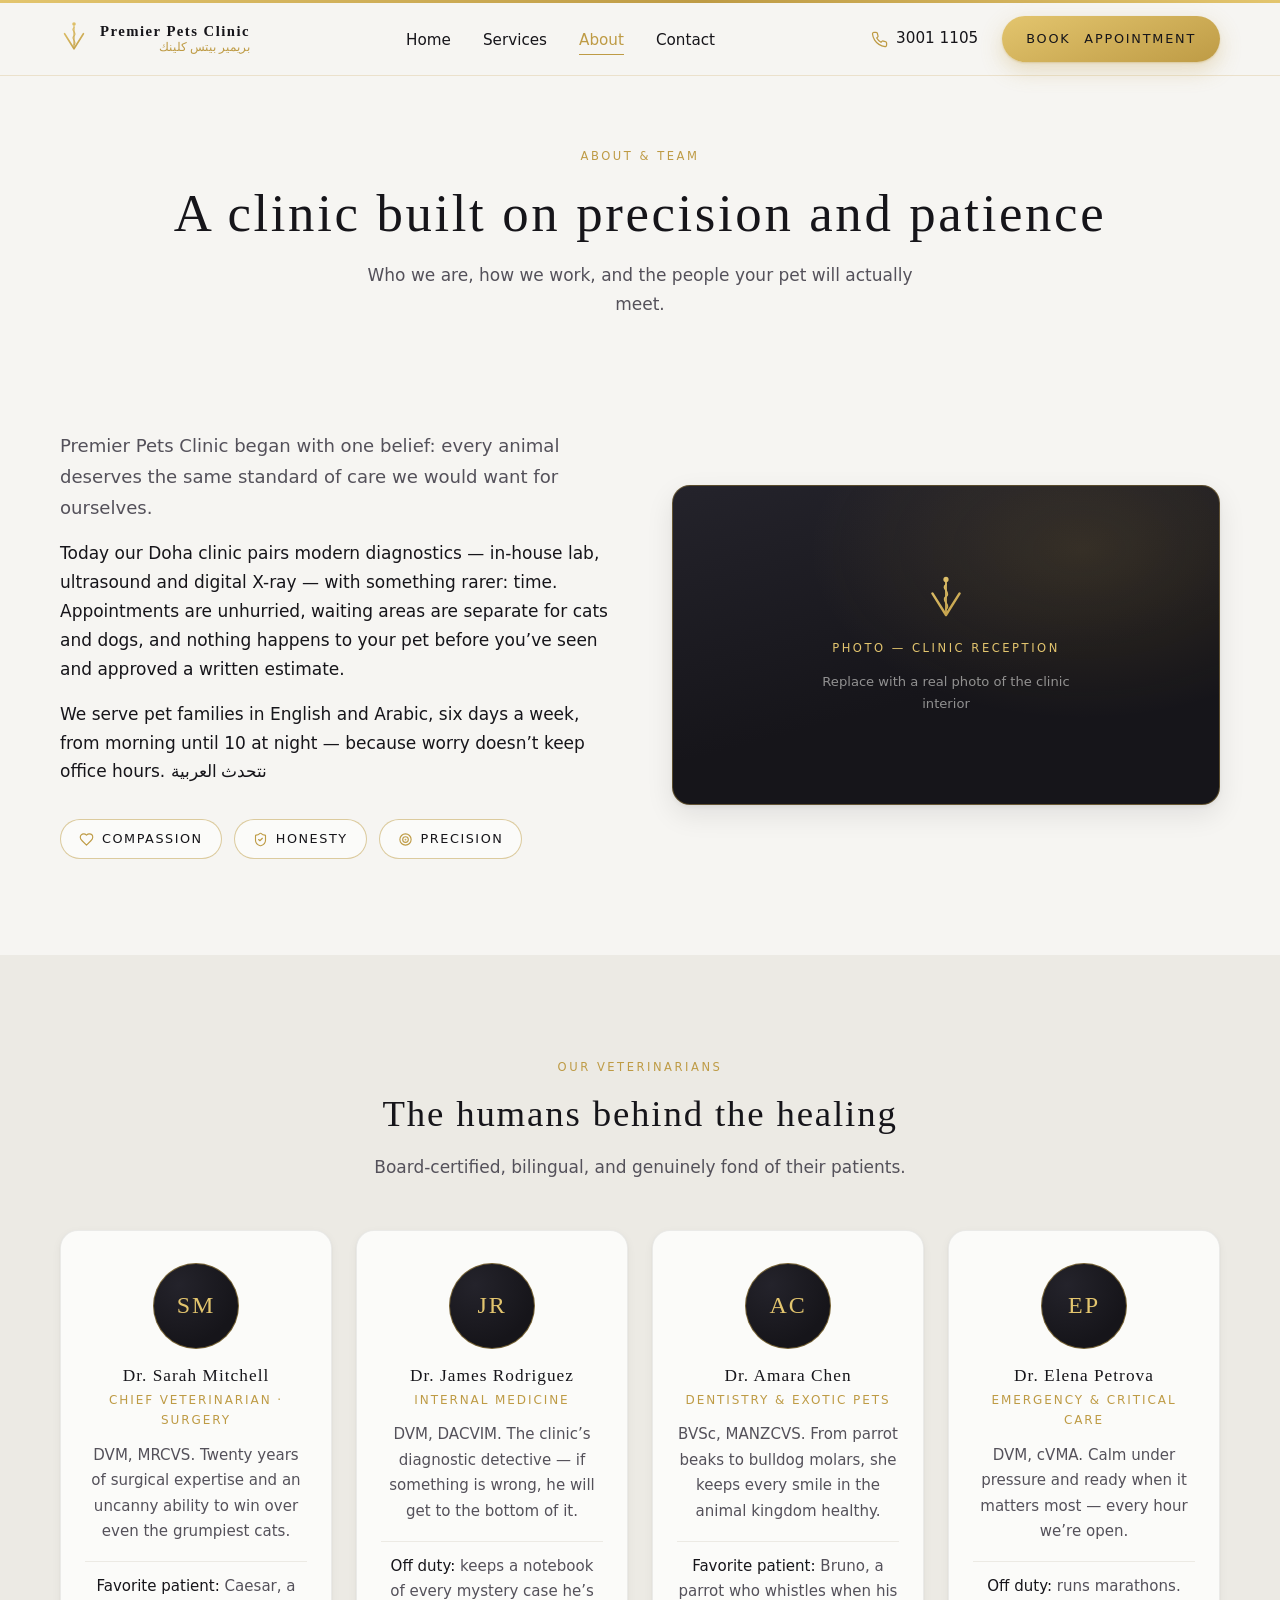
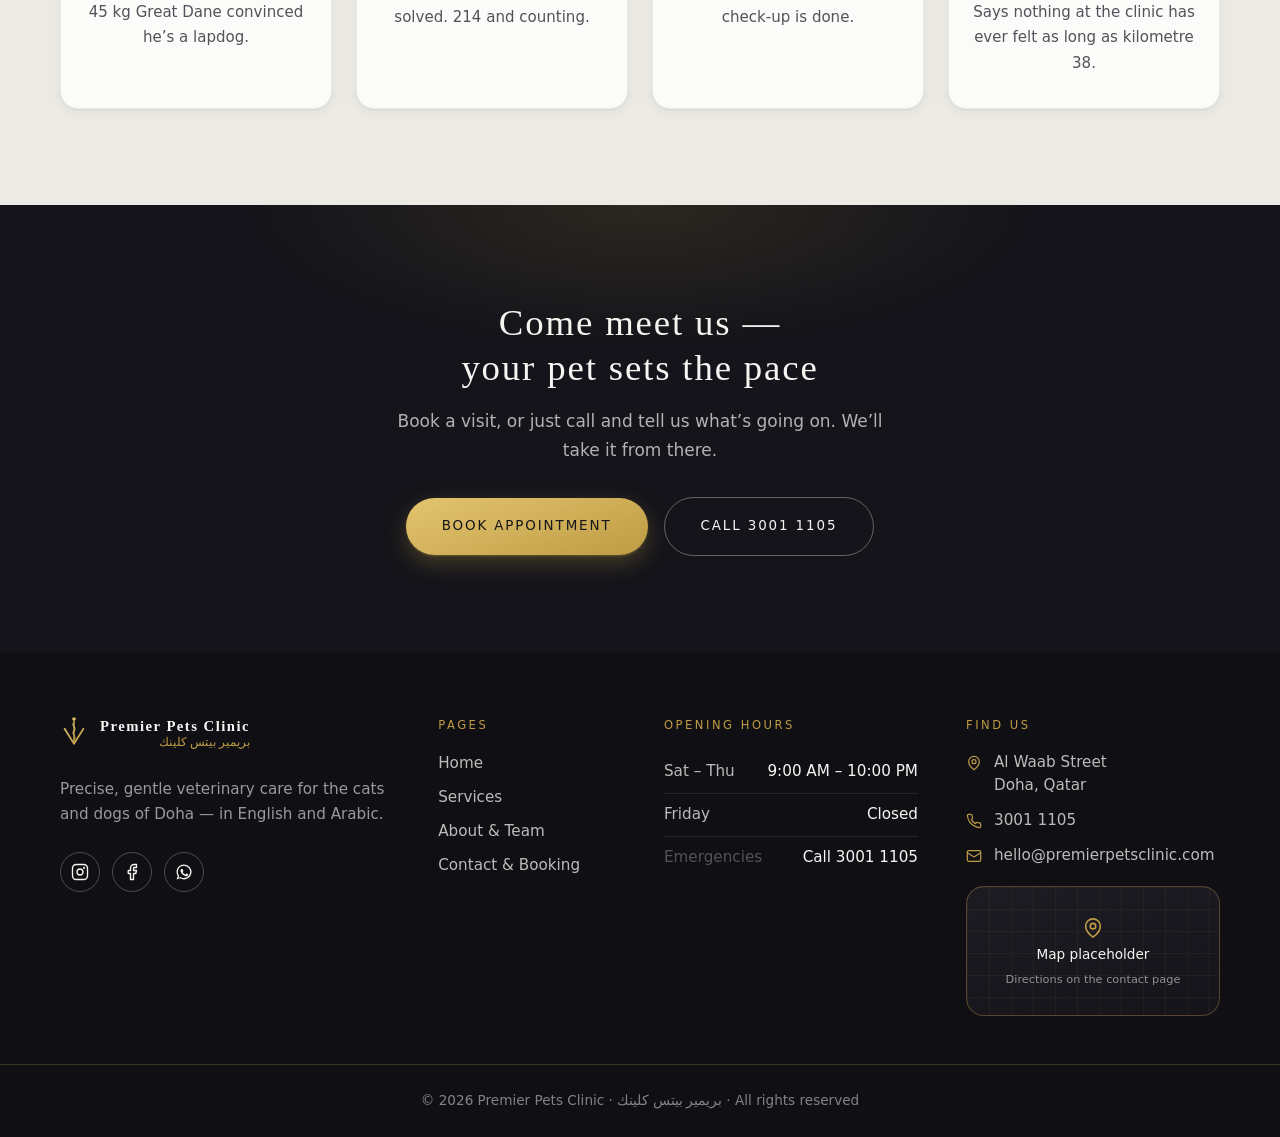
==== commit 16be620a: "Remove listed prices and simplify booking form options - Drop the "From QAR" price rows from the ser" ====
--- a/about.html
+++ b/about.html
@@ -51,7 +51,7 @@
       <div class="container">
         <ul>
           <li><a class="nav__link" href="index.html">Home</a></li>
-          <li><a class="nav__link" href="services.html">Services &amp; Pricing</a></li>
+          <li><a class="nav__link" href="services.html">Services</a></li>
           <li><a class="nav__link" href="about.html" aria-current="page">About &amp; Team</a></li>
           <li><a class="nav__link" href="contact.html">Contact &amp; Booking</a></li>
         </ul>
@@ -196,7 +196,7 @@
           <h4>Pages</h4>
           <ul>
             <li><a href="index.html">Home</a></li>
-            <li><a href="services.html">Services &amp; Pricing</a></li>
+            <li><a href="services.html">Services</a></li>
             <li><a href="about.html">About &amp; Team</a></li>
             <li><a href="contact.html">Contact &amp; Booking</a></li>
           </ul>
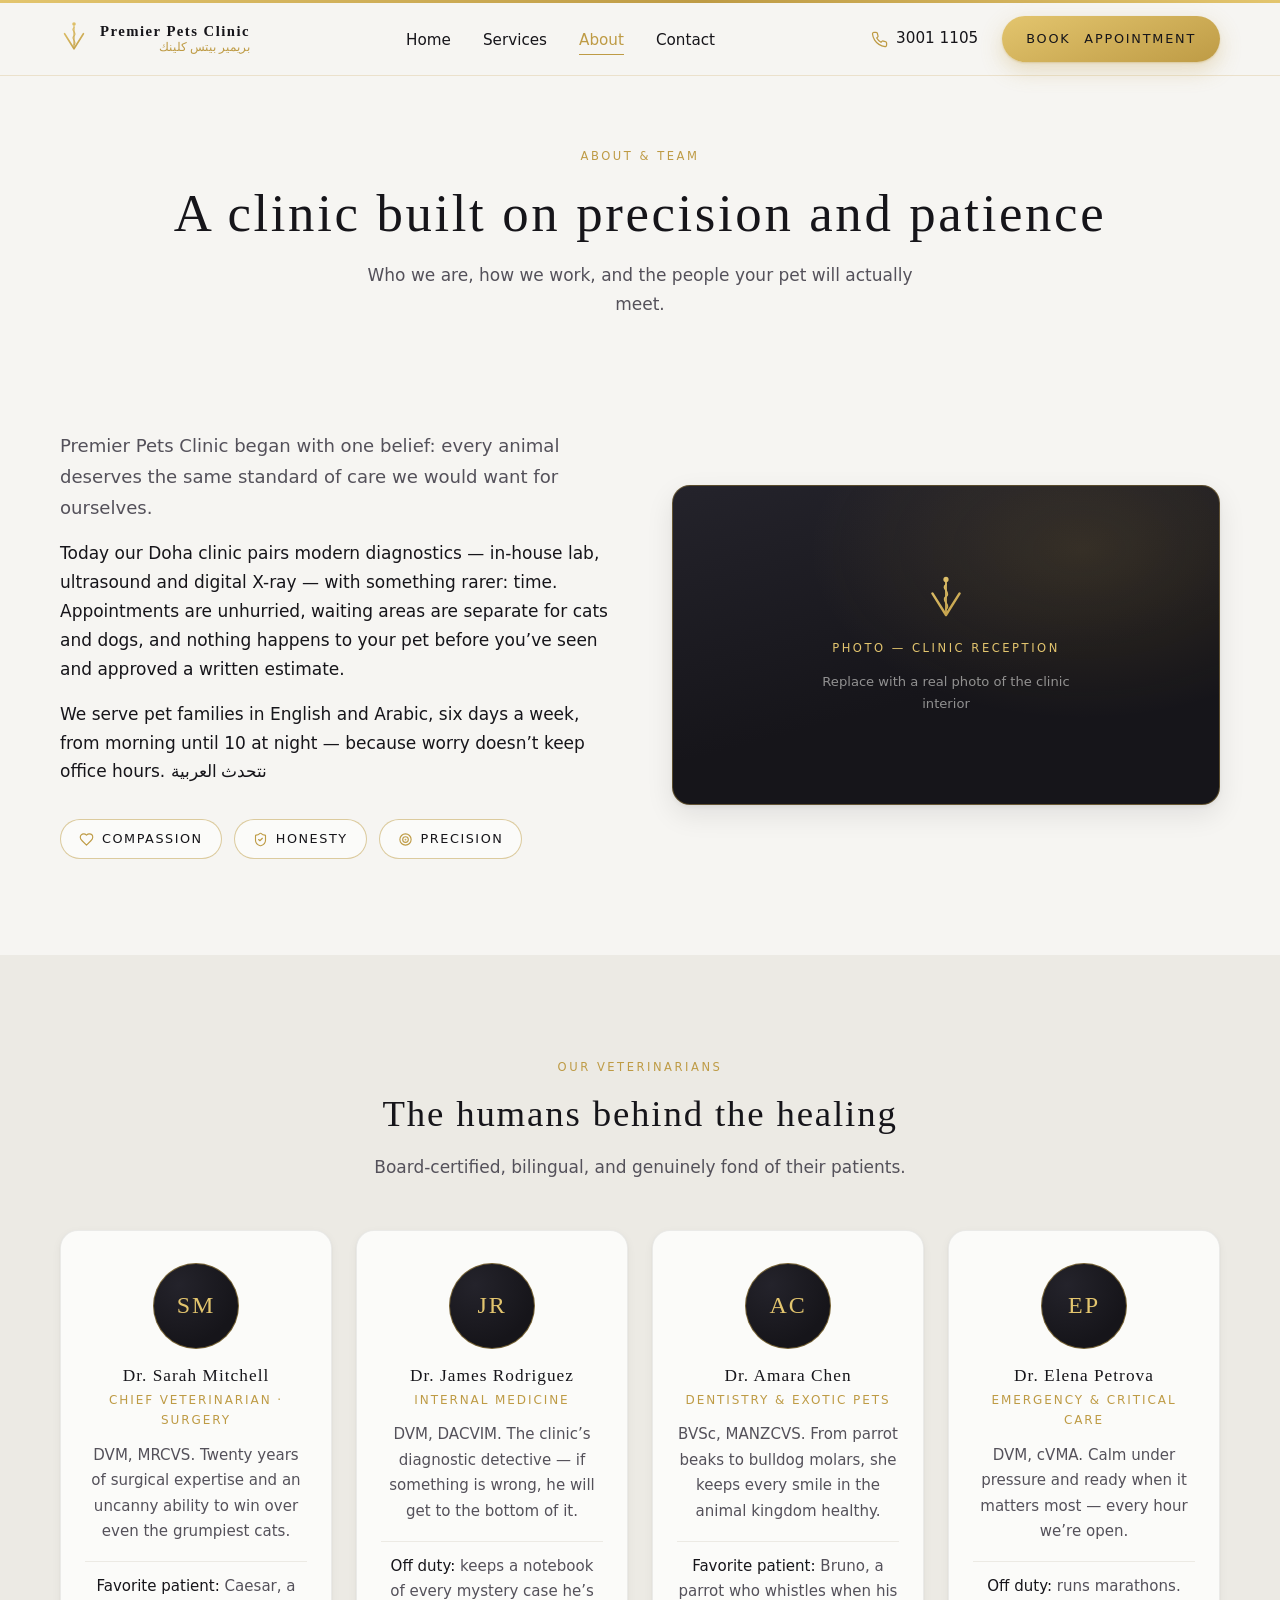
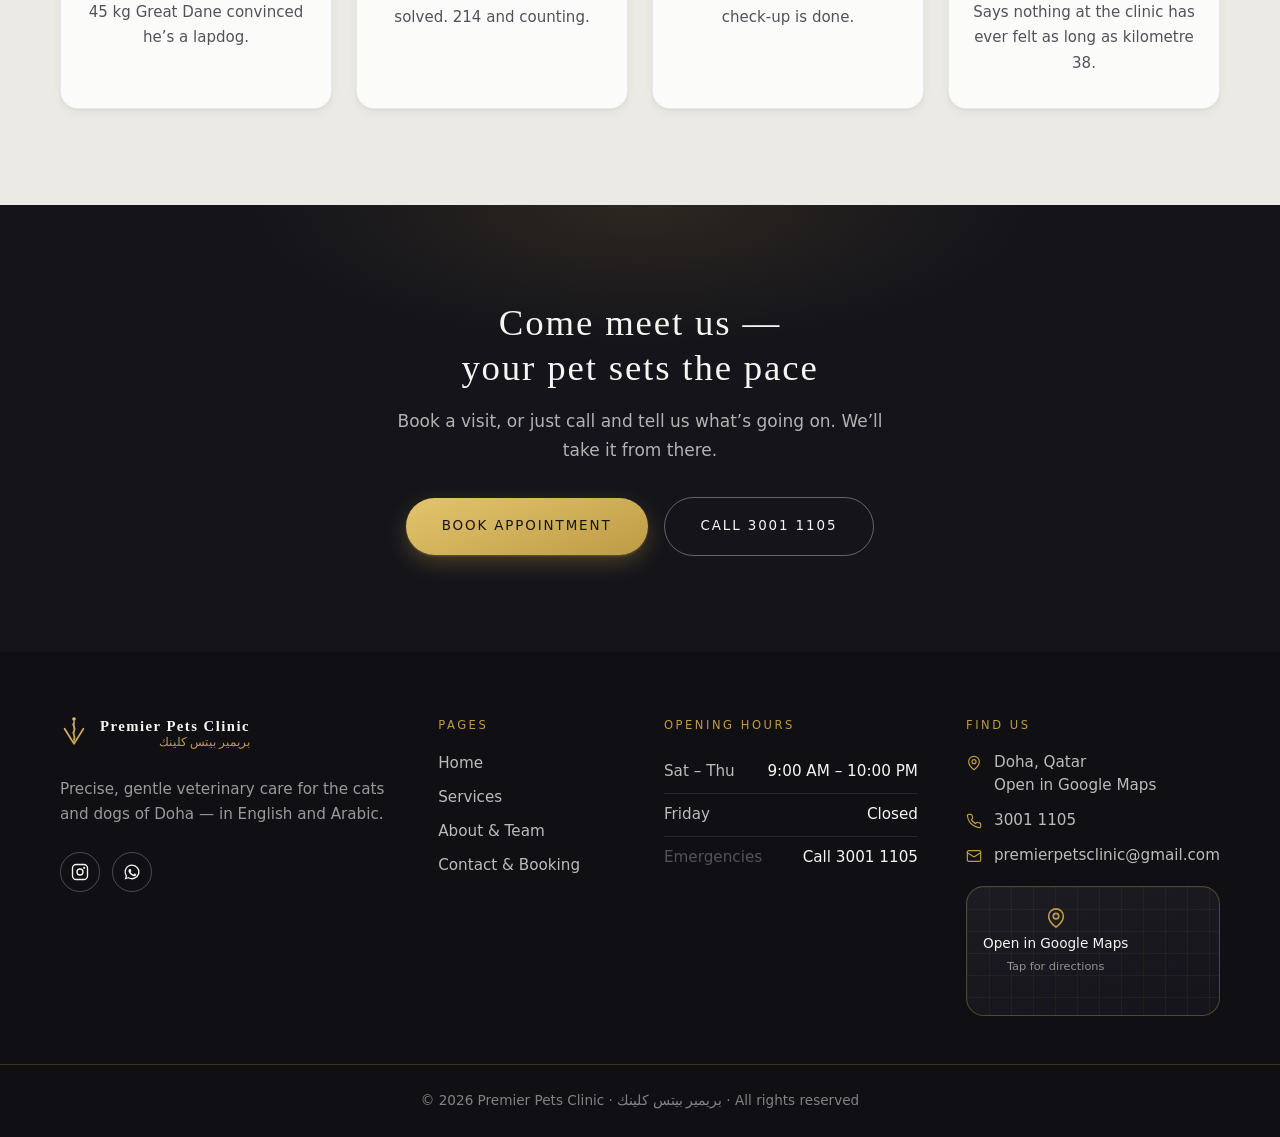
==== commit 771a1141: "Add real contact details: email, Instagram, Google Maps link - Replace placeholder email with premie" ====
--- a/about.html
+++ b/about.html
@@ -184,9 +184,8 @@
           </a>
           <p class="footer__tag">Precise, gentle veterinary care for the cats and dogs of Doha — in English and Arabic.</p>
           <div class="footer__social">
-            <!-- TODO: replace with real detail — social media profile links -->
-            <a href="#" aria-label="Instagram"><svg viewBox="0 0 24 24" width="18" height="18" fill="none" stroke="currentColor" stroke-width="1.8" stroke-linecap="round" stroke-linejoin="round" aria-hidden="true"><rect x="2" y="2" width="20" height="20" rx="5"/><circle cx="12" cy="12" r="4"/><circle cx="17.5" cy="6.5" r="0.5" fill="currentColor"/></svg></a>
-            <a href="#" aria-label="Facebook"><svg viewBox="0 0 24 24" width="18" height="18" fill="none" stroke="currentColor" stroke-width="1.8" stroke-linecap="round" stroke-linejoin="round" aria-hidden="true"><path d="M18 2h-3a5 5 0 0 0-5 5v3H7v4h3v8h4v-8h3l1-4h-4V7a1 1 0 0 1 1-1h3z"/></svg></a>
+            <!-- TODO: replace with real detail — Facebook page link (the one provided was the Instagram URL) -->
+            <a href="https://www.instagram.com/premier.pets.clinic/" target="_blank" rel="noopener" aria-label="Instagram"><svg viewBox="0 0 24 24" width="18" height="18" fill="none" stroke="currentColor" stroke-width="1.8" stroke-linecap="round" stroke-linejoin="round" aria-hidden="true"><rect x="2" y="2" width="20" height="20" rx="5"/><circle cx="12" cy="12" r="4"/><circle cx="17.5" cy="6.5" r="0.5" fill="currentColor"/></svg></a>
             <!-- TODO: replace with real detail — confirm WhatsApp number & country code -->
             <a href="https://wa.me/97430011105" aria-label="WhatsApp"><svg viewBox="0 0 24 24" width="18" height="18" fill="currentColor" aria-hidden="true"><path d="M12.04 2a9.9 9.9 0 0 0-8.4 15.2L2.1 22l4.9-1.6A9.9 9.9 0 1 0 12.04 2Zm0 1.7a8.2 8.2 0 1 1-4.2 15.3l-.3-.2-2.9.9.9-2.8-.2-.3A8.2 8.2 0 0 1 12.04 3.7ZM8.9 8c-.2 0-.5.1-.7.4-.2.2-.9.8-.9 2s.9 2.4 1 2.6c.1.2 1.8 2.9 4.4 3.9 2.2.9 2.6.7 3.1.7.5-.1 1.5-.6 1.7-1.2.2-.6.2-1.1.2-1.2-.1-.1-.2-.2-.5-.3-.2-.1-1.5-.7-1.7-.8-.2-.1-.4-.1-.6.1-.2.3-.6.8-.8 1-.1.2-.3.2-.5.1-.7-.3-1.4-.7-2-1.3-.5-.5-.9-1-1.2-1.7-.1-.2 0-.4.1-.5l.6-.7c.2-.2.2-.4.1-.6-.1-.2-.6-1.5-.8-2-.2-.5-.4-.5-.6-.5h-.9Z"/></svg></a>
           </div>
@@ -214,27 +213,26 @@
         <div class="footer__col">
           <h4>Find us</h4>
           <div class="footer__contact">
-            <address>
+            <!-- TODO: replace with real detail — written street address -->
+            <a href="https://maps.app.goo.gl/D3VjpGZz7LwKZ5fU7" target="_blank" rel="noopener">
               <svg viewBox="0 0 24 24" width="16" height="16" fill="none" stroke="currentColor" stroke-width="1.8" stroke-linecap="round" stroke-linejoin="round" aria-hidden="true"><path d="M20 10c0 6-8 12-8 12s-8-6-8-12a8 8 0 0 1 16 0Z"/><circle cx="12" cy="10" r="3"/></svg>
-              <!-- TODO: replace with real detail — street address -->
-              <span>Al Waab Street<br/>Doha, Qatar</span>
-            </address>
+              <span>Doha, Qatar<br/>Open in Google Maps</span>
+            </a>
             <a href="tel:30011105">
               <svg viewBox="0 0 24 24" width="16" height="16" fill="none" stroke="currentColor" stroke-width="1.8" stroke-linecap="round" stroke-linejoin="round" aria-hidden="true"><path d="M22 16.92v3a2 2 0 0 1-2.18 2 19.79 19.79 0 0 1-8.63-3.07 19.5 19.5 0 0 1-6-6 19.79 19.79 0 0 1-3.07-8.67A2 2 0 0 1 4.11 2h3a2 2 0 0 1 2 1.72 12.84 12.84 0 0 0 .7 2.81 2 2 0 0 1-.45 2.11L8.09 9.91a16 16 0 0 0 6 6l1.27-1.27a2 2 0 0 1 2.11-.45 12.84 12.84 0 0 0 2.81.7A2 2 0 0 1 22 16.92z"/></svg>
               <span>3001 1105</span>
             </a>
-            <a href="mailto:hello@premierpetsclinic.com">
+            <a href="mailto:premierpetsclinic@gmail.com">
               <svg viewBox="0 0 24 24" width="16" height="16" fill="none" stroke="currentColor" stroke-width="1.8" stroke-linecap="round" stroke-linejoin="round" aria-hidden="true"><rect x="2" y="4" width="20" height="16" rx="2"/><path d="m22 7-8.97 5.7a1.94 1.94 0 0 1-2.06 0L2 7"/></svg>
-              <span>hello@premierpetsclinic.com</span>
-            </a>
-            <!-- TODO: replace with real detail — map embed / location image -->
-            <figure class="map-ph map-ph--mini">
-              <figcaption>
+              <span>premierpetsclinic@gmail.com</span>
+            </a>
+            <a class="map-ph map-ph--mini" href="https://maps.app.goo.gl/D3VjpGZz7LwKZ5fU7" target="_blank" rel="noopener">
+              <span class="map-ph__inner">
                 <svg viewBox="0 0 24 24" width="22" height="22" fill="none" stroke="currentColor" stroke-width="1.8" stroke-linecap="round" stroke-linejoin="round" aria-hidden="true"><path d="M20 10c0 6-8 12-8 12s-8-6-8-12a8 8 0 0 1 16 0Z"/><circle cx="12" cy="10" r="3"/></svg>
-                <span>Map placeholder</span>
-                <small>Directions on the contact page</small>
-              </figcaption>
-            </figure>
+                <span>Open in Google Maps</span>
+                <small>Tap for directions</small>
+              </span>
+            </a>
           </div>
         </div>
       </div>
--- a/assets/styles.css
+++ b/assets/styles.css
@@ -366,11 +366,13 @@
 /* ===== Trust strip ===== */
 .stats { background: var(--onyx-panel); color: var(--alabaster); padding: var(--s-7) 0; }
 .stats__grid {
-  display: grid;
-  grid-template-columns: repeat(4, 1fr);
-  gap: var(--s-6);
+  display: flex;
+  flex-wrap: wrap;
+  justify-content: center;
+  gap: var(--s-6) var(--s-10);
   text-align: center;
 }
+.stat { min-width: 200px; }
 .stat h3 {
   font-family: var(--font-display);
   font-size: clamp(1.5rem, 2.6vw, 2rem);
@@ -790,11 +792,14 @@
     linear-gradient(165deg, #1D1C23, var(--onyx-panel));
   background-size: 28px 28px, 28px 28px, 100% 100%;
 }
-.map-ph figcaption { display: flex; flex-direction: column; align-items: center; gap: var(--s-2); font-size: 0.9rem; }
+.map-ph figcaption, .map-ph__inner { display: flex; flex-direction: column; align-items: center; gap: var(--s-2); font-size: 0.9rem; }
 .map-ph svg { color: var(--gold); }
 .map-ph small { color: rgba(246, 245, 242, 0.55); }
 .map-ph--mini { min-height: 130px; padding: var(--s-4); background-size: 22px 22px, 22px 22px, 100% 100%; margin-top: var(--s-2); }
-.map-ph--mini figcaption { gap: var(--s-1); font-size: 0.85rem; }
+.map-ph--mini figcaption, .map-ph--mini .map-ph__inner { gap: var(--s-1); font-size: 0.85rem; }
+a.map-ph { transition: transform 0.25s var(--ease-spring), border-color 0.2s ease, box-shadow 0.25s ease; }
+a.map-ph:hover { transform: translateY(-2px); border-color: var(--gold); box-shadow: var(--shadow-md); }
+a.map-ph:active { transform: translateY(0); }
 
 /* First visit steps */
 .steps-grid { display: grid; grid-template-columns: repeat(3, 1fr); gap: var(--s-5); counter-reset: step; }
@@ -916,7 +921,7 @@
   .hero__badge { left: 12px; bottom: 16px; }
 
   .cards-grid, .quotes-grid, .why-grid, .team-grid, .steps-grid { grid-template-columns: repeat(2, 1fr); }
-  .stats__grid { grid-template-columns: repeat(2, 1fr); gap: var(--s-5); }
+  .stats__grid { gap: var(--s-5) var(--s-8); }
   .story-grid, .booking-grid { grid-template-columns: 1fr; }
   .footer__grid { grid-template-columns: 1fr 1fr; gap: var(--s-6); }
 }
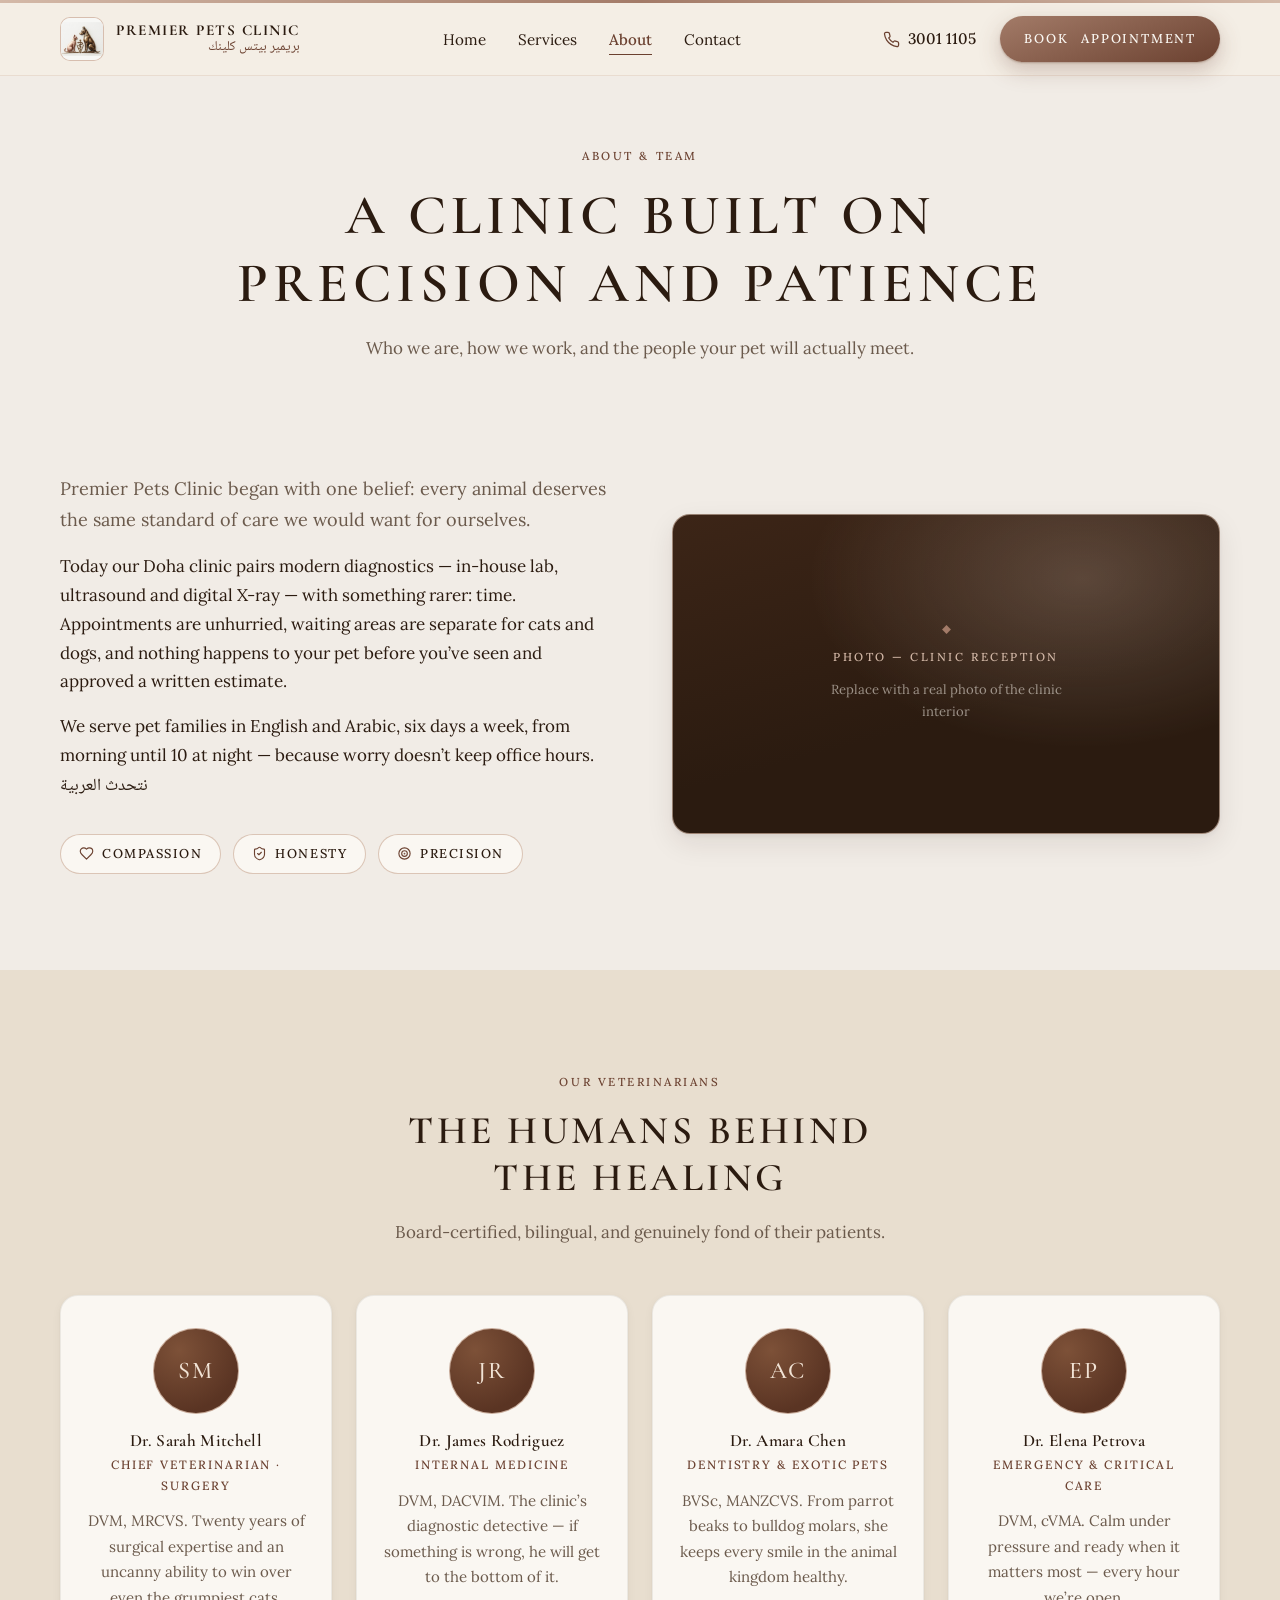
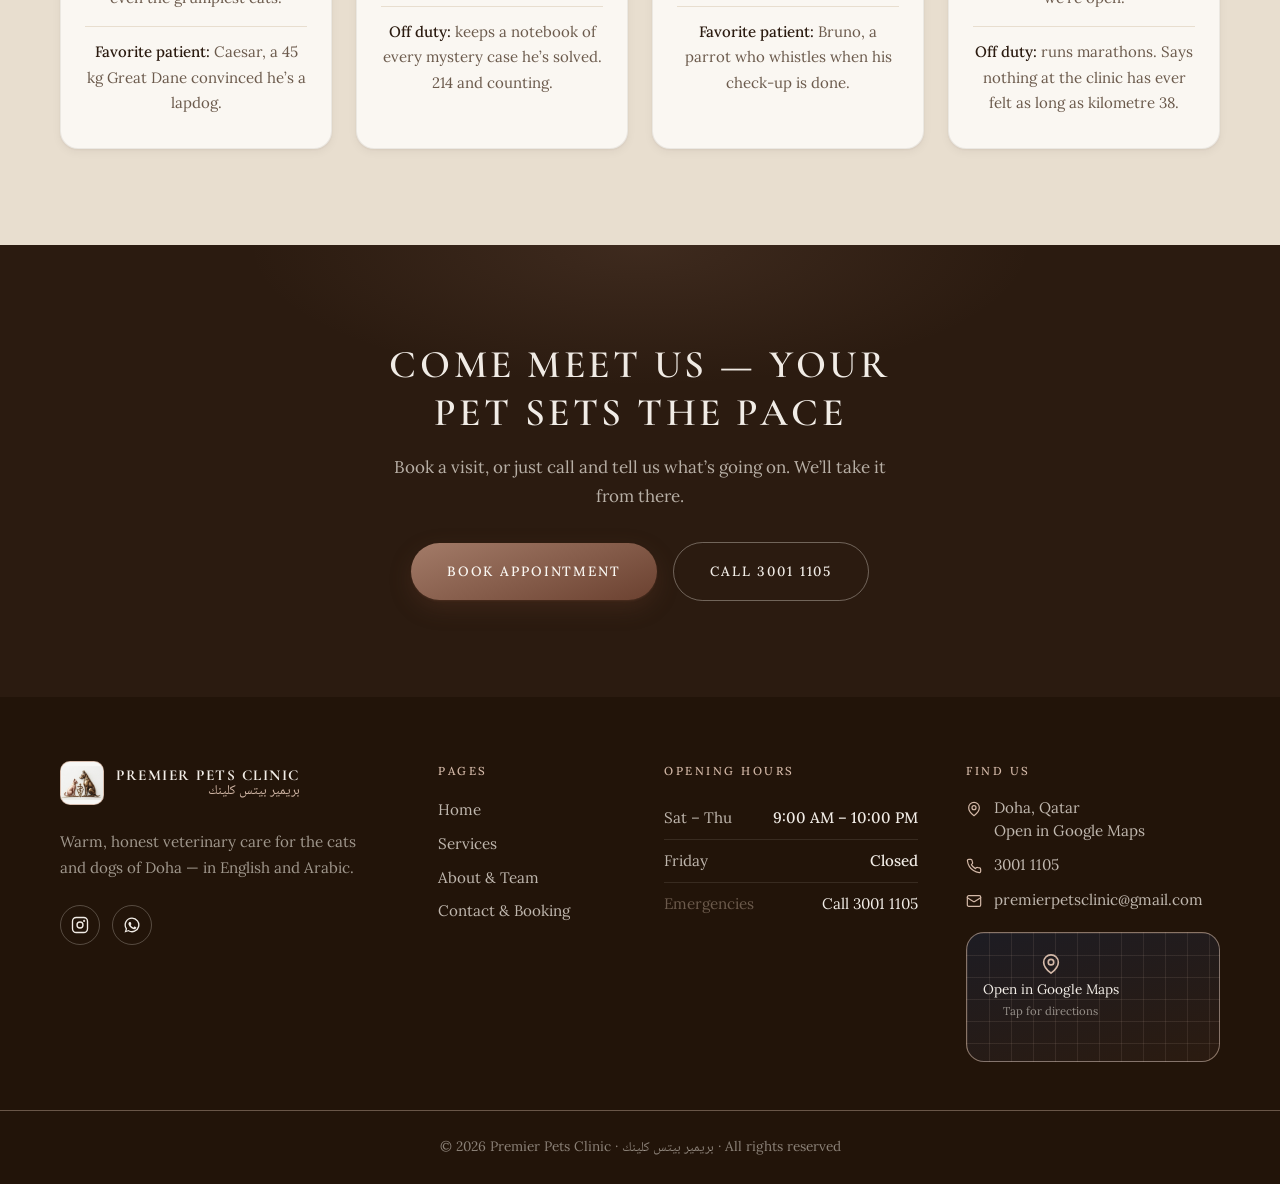
==== commit b2ca4a59: "Rebrand to bronze & rose-gold identity Apply the new Premier Pets Clinic brand guidelines (v1.0, Doh" ====
--- a/about.html
+++ b/about.html
@@ -5,7 +5,7 @@
   <meta name="viewport" content="width=device-width, initial-scale=1.0" />
   <title>About & Team — Premier Pets Clinic, Doha</title>
   <meta name="description" content="Meet the veterinarians of Premier Pets Clinic in Doha. Fear-free handling, in-house diagnostics and care in English and Arabic, Saturday to Thursday 9 AM – 10 PM." />
-  <link rel="icon" href="data:image/svg+xml,%3Csvg xmlns='http://www.w3.org/2000/svg' viewBox='0 0 130 130'%3E%3Crect width='130' height='130' rx='26' fill='%2316151A'/%3E%3Cg transform='translate(15,11)' fill='none' stroke='%23BE9B45' stroke-linecap='round'%3E%3Ccircle cx='50' cy='11' r='7' fill='%23E3C56E' stroke='none'/%3E%3Cpath d='M50 100 L16 46 M50 100 L84 46' stroke-width='9'/%3E%3Cpath d='M50 18 L50 100' stroke-width='7'/%3E%3Cpath d='M50 24 C36 33 64 44 50 54 C36 64 64 75 50 86' stroke-width='6.5' stroke='%23E3C56E'/%3E%3C/g%3E%3C/svg%3E" />
+  <link rel="icon" type="image/png" href="assets/favicon.png" />
   <link rel="stylesheet" href="assets/fonts.css" />
   <link rel="stylesheet" href="assets/styles.css" />
 </head>
@@ -15,13 +15,7 @@
   <header class="header">
     <nav class="nav container" aria-label="Main">
       <a href="index.html" class="brand" aria-label="Premier Pets Clinic — home">
-        <svg viewBox="0 0 100 130" width="28" height="36" fill="none" aria-hidden="true">
-          <circle cx="50" cy="11" r="6.5" fill="url(#cad-h)"/>
-          <path d="M50 100 L16 46 M50 100 L84 46" stroke="url(#cad-h)" stroke-width="6" stroke-linecap="round"/>
-          <path d="M50 18 L50 100" stroke="url(#cad-h)" stroke-width="4.5" stroke-linecap="round"/>
-          <path d="M50 24 C36 33 64 44 50 54 C36 64 64 75 50 86" stroke="url(#cad-h)" stroke-width="4" stroke-linecap="round"/>
-          <defs><linearGradient id="cad-h" x1="18" y1="8" x2="82" y2="115" gradientUnits="userSpaceOnUse"><stop stop-color="#E3C56E"/><stop offset="1" stop-color="#BE9B45"/></linearGradient></defs>
-        </svg>
+        <img class="brand__mark" src="assets/mark.jpg" alt="" width="512" height="512" />
         <span class="brand__text">
           <span class="brand__en">Premier Pets Clinic</span>
           <span class="brand__ar" lang="ar" dir="rtl">بريمير بيتس كلينك</span>
@@ -90,13 +84,7 @@
         <!-- TODO: replace with real detail — photo of the clinic (reception or exam room) -->
         <figure class="photo-ph reveal d1">
           <figcaption>
-            <svg viewBox="0 0 100 130" width="40" height="52" fill="none" aria-hidden="true">
-              <circle cx="50" cy="11" r="6.5" fill="url(#cad-a)"/>
-              <path d="M50 100 L16 46 M50 100 L84 46" stroke="url(#cad-a)" stroke-width="6" stroke-linecap="round"/>
-              <path d="M50 18 L50 100" stroke="url(#cad-a)" stroke-width="4.5" stroke-linecap="round"/>
-              <path d="M50 24 C36 33 64 44 50 54 C36 64 64 75 50 86" stroke="url(#cad-a)" stroke-width="4" stroke-linecap="round"/>
-              <defs><linearGradient id="cad-a" x1="18" y1="8" x2="82" y2="115" gradientUnits="userSpaceOnUse"><stop stop-color="#E3C56E"/><stop offset="1" stop-color="#BE9B45"/></linearGradient></defs>
-            </svg>
+            <svg viewBox="0 0 12 12" width="11" height="11" aria-hidden="true"><rect x="2.6" y="2.6" width="6.8" height="6.8" transform="rotate(45 6 6)" fill="#A37B68"/></svg>
             <span class="label">Photo — clinic reception</span>
             <small>Replace with a real photo of the clinic interior</small>
           </figcaption>
@@ -170,19 +158,13 @@
       <div class="footer__grid">
         <div>
           <a href="index.html" class="brand" aria-label="Premier Pets Clinic — home">
-            <svg viewBox="0 0 100 130" width="28" height="36" fill="none" aria-hidden="true">
-              <circle cx="50" cy="11" r="6.5" fill="url(#cad-f)"/>
-              <path d="M50 100 L16 46 M50 100 L84 46" stroke="url(#cad-f)" stroke-width="6" stroke-linecap="round"/>
-              <path d="M50 18 L50 100" stroke="url(#cad-f)" stroke-width="4.5" stroke-linecap="round"/>
-              <path d="M50 24 C36 33 64 44 50 54 C36 64 64 75 50 86" stroke="url(#cad-f)" stroke-width="4" stroke-linecap="round"/>
-              <defs><linearGradient id="cad-f" x1="18" y1="8" x2="82" y2="115" gradientUnits="userSpaceOnUse"><stop stop-color="#E3C56E"/><stop offset="1" stop-color="#BE9B45"/></linearGradient></defs>
-            </svg>
+            <img class="brand__mark" src="assets/mark.jpg" alt="" width="512" height="512" />
             <span class="brand__text">
               <span class="brand__en">Premier Pets Clinic</span>
               <span class="brand__ar" lang="ar" dir="rtl">بريمير بيتس كلينك</span>
             </span>
           </a>
-          <p class="footer__tag">Precise, gentle veterinary care for the cats and dogs of Doha — in English and Arabic.</p>
+          <p class="footer__tag">Warm, honest veterinary care for the cats and dogs of Doha — in English and Arabic.</p>
           <div class="footer__social">
             <!-- TODO: replace with real detail — Facebook page link (the one provided was the Instagram URL) -->
             <a href="https://www.instagram.com/premier.pets.clinic/" target="_blank" rel="noopener" aria-label="Instagram"><svg viewBox="0 0 24 24" width="18" height="18" fill="none" stroke="currentColor" stroke-width="1.8" stroke-linecap="round" stroke-linejoin="round" aria-hidden="true"><rect x="2" y="2" width="20" height="20" rx="5"/><circle cx="12" cy="12" r="4"/><circle cx="17.5" cy="6.5" r="0.5" fill="currentColor"/></svg></a>
--- a/assets/fonts.css
+++ b/assets/fonts.css
@@ -1,108 +1,261 @@
-/* latin-ext */
-@font-face {
-  font-family: 'Cinzel';
-  font-style: normal;
-  font-weight: 400 700;
-  font-display: swap;
-  src: url(fonts/f53a6c32636.woff2) format('woff2');
-  unicode-range: U+0100-02BA, U+02BD-02C5, U+02C7-02CC, U+02CE-02D7, U+02DD-02FF, U+0304, U+0308, U+0329, U+1D00-1DBF, U+1E00-1E9F, U+1EF2-1EFF, U+2020, U+20A0-20AB, U+20AD-20C0, U+2113, U+2C60-2C7F, U+A720-A7FF;
-}
-/* latin */
-@font-face {
-  font-family: 'Cinzel';
-  font-style: normal;
-  font-weight: 400 700;
-  font-display: swap;
-  src: url(fonts/f63551c15ca.woff2) format('woff2');
+/* cyrillic-ext */
+@font-face {
+  font-family: 'Cormorant Garamond';
+  font-style: italic;
+  font-weight: 500;
+  font-display: swap;
+  src: url(fonts/f5b37d21be6.woff2) format('woff2');
+  unicode-range: U+0460-052F, U+1C80-1C8A, U+20B4, U+2DE0-2DFF, U+A640-A69F, U+FE2E-FE2F;
+}
+/* cyrillic */
+@font-face {
+  font-family: 'Cormorant Garamond';
+  font-style: italic;
+  font-weight: 500;
+  font-display: swap;
+  src: url(fonts/fd2b6fd6463.woff2) format('woff2');
+  unicode-range: U+0301, U+0400-045F, U+0490-0491, U+04B0-04B1, U+2116;
+}
+/* vietnamese */
+@font-face {
+  font-family: 'Cormorant Garamond';
+  font-style: italic;
+  font-weight: 500;
+  font-display: swap;
+  src: url(fonts/f771ad468da.woff2) format('woff2');
+  unicode-range: U+0102-0103, U+0110-0111, U+0128-0129, U+0168-0169, U+01A0-01A1, U+01AF-01B0, U+0300-0301, U+0303-0304, U+0308-0309, U+0323, U+0329, U+1EA0-1EF9, U+20AB;
+}
+/* latin-ext */
+@font-face {
+  font-family: 'Cormorant Garamond';
+  font-style: italic;
+  font-weight: 500;
+  font-display: swap;
+  src: url(fonts/f4f70845586.woff2) format('woff2');
+  unicode-range: U+0100-02BA, U+02BD-02C5, U+02C7-02CC, U+02CE-02D7, U+02DD-02FF, U+0304, U+0308, U+0329, U+1D00-1DBF, U+1E00-1E9F, U+1EF2-1EFF, U+2020, U+20A0-20AB, U+20AD-20C0, U+2113, U+2C60-2C7F, U+A720-A7FF;
+}
+/* latin */
+@font-face {
+  font-family: 'Cormorant Garamond';
+  font-style: italic;
+  font-weight: 500;
+  font-display: swap;
+  src: url(fonts/f5d13e7eb22.woff2) format('woff2');
+  unicode-range: U+0000-00FF, U+0131, U+0152-0153, U+02BB-02BC, U+02C6, U+02DA, U+02DC, U+0304, U+0308, U+0329, U+2000-206F, U+20AC, U+2122, U+2191, U+2193, U+2212, U+2215, U+FEFF, U+FFFD;
+}
+/* cyrillic-ext */
+@font-face {
+  font-family: 'Cormorant Garamond';
+  font-style: normal;
+  font-weight: 400 700;
+  font-display: swap;
+  src: url(fonts/ff88d6a48bd.woff2) format('woff2');
+  unicode-range: U+0460-052F, U+1C80-1C8A, U+20B4, U+2DE0-2DFF, U+A640-A69F, U+FE2E-FE2F;
+}
+/* cyrillic */
+@font-face {
+  font-family: 'Cormorant Garamond';
+  font-style: normal;
+  font-weight: 400 700;
+  font-display: swap;
+  src: url(fonts/f4f4a825379.woff2) format('woff2');
+  unicode-range: U+0301, U+0400-045F, U+0490-0491, U+04B0-04B1, U+2116;
+}
+/* vietnamese */
+@font-face {
+  font-family: 'Cormorant Garamond';
+  font-style: normal;
+  font-weight: 400 700;
+  font-display: swap;
+  src: url(fonts/f36598f59c5.woff2) format('woff2');
+  unicode-range: U+0102-0103, U+0110-0111, U+0128-0129, U+0168-0169, U+01A0-01A1, U+01AF-01B0, U+0300-0301, U+0303-0304, U+0308-0309, U+0323, U+0329, U+1EA0-1EF9, U+20AB;
+}
+/* latin-ext */
+@font-face {
+  font-family: 'Cormorant Garamond';
+  font-style: normal;
+  font-weight: 400 700;
+  font-display: swap;
+  src: url(fonts/f9076820487.woff2) format('woff2');
+  unicode-range: U+0100-02BA, U+02BD-02C5, U+02C7-02CC, U+02CE-02D7, U+02DD-02FF, U+0304, U+0308, U+0329, U+1D00-1DBF, U+1E00-1E9F, U+1EF2-1EFF, U+2020, U+20A0-20AB, U+20AD-20C0, U+2113, U+2C60-2C7F, U+A720-A7FF;
+}
+/* latin */
+@font-face {
+  font-family: 'Cormorant Garamond';
+  font-style: normal;
+  font-weight: 400 700;
+  font-display: swap;
+  src: url(fonts/f2fed1d1b2e.woff2) format('woff2');
+  unicode-range: U+0000-00FF, U+0131, U+0152-0153, U+02BB-02BC, U+02C6, U+02DA, U+02DC, U+0304, U+0308, U+0329, U+2000-206F, U+20AC, U+2122, U+2191, U+2193, U+2212, U+2215, U+FEFF, U+FFFD;
+}
+/* cyrillic-ext */
+@font-face {
+  font-family: 'Lora';
+  font-style: italic;
+  font-weight: 400;
+  font-display: swap;
+  src: url(fonts/fd9c1683229.woff2) format('woff2');
+  unicode-range: U+0460-052F, U+1C80-1C8A, U+20B4, U+2DE0-2DFF, U+A640-A69F, U+FE2E-FE2F;
+}
+/* cyrillic */
+@font-face {
+  font-family: 'Lora';
+  font-style: italic;
+  font-weight: 400;
+  font-display: swap;
+  src: url(fonts/fb9afd54859.woff2) format('woff2');
+  unicode-range: U+0301, U+0400-045F, U+0490-0491, U+04B0-04B1, U+2116;
+}
+/* math */
+@font-face {
+  font-family: 'Lora';
+  font-style: italic;
+  font-weight: 400;
+  font-display: swap;
+  src: url(fonts/fefd99e670e.woff2) format('woff2');
+  unicode-range: U+0302-0303, U+0305, U+0307-0308, U+0310, U+0312, U+0315, U+031A, U+0326-0327, U+032C, U+032F-0330, U+0332-0333, U+0338, U+033A, U+0346, U+034D, U+0391-03A1, U+03A3-03A9, U+03B1-03C9, U+03D1, U+03D5-03D6, U+03F0-03F1, U+03F4-03F5, U+2016-2017, U+2034-2038, U+203C, U+2040, U+2043, U+2047, U+2050, U+2057, U+205F, U+2070-2071, U+2074-208E, U+2090-209C, U+20D0-20DC, U+20E1, U+20E5-20EF, U+2100-2112, U+2114-2115, U+2117-2121, U+2123-214F, U+2190, U+2192, U+2194-21AE, U+21B0-21E5, U+21F1-21F2, U+21F4-2211, U+2213-2214, U+2216-22FF, U+2308-230B, U+2310, U+2319, U+231C-2321, U+2336-237A, U+237C, U+2395, U+239B-23B7, U+23D0, U+23DC-23E1, U+2474-2475, U+25AF, U+25B3, U+25B7, U+25BD, U+25C1, U+25CA, U+25CC, U+25FB, U+266D-266F, U+27C0-27FF, U+2900-2AFF, U+2B0E-2B11, U+2B30-2B4C, U+2BFE, U+3030, U+FF5B, U+FF5D, U+1D400-1D7FF, U+1EE00-1EEFF;
+}
+/* symbols */
+@font-face {
+  font-family: 'Lora';
+  font-style: italic;
+  font-weight: 400;
+  font-display: swap;
+  src: url(fonts/f80cec18003.woff2) format('woff2');
+  unicode-range: U+0001-000C, U+000E-001F, U+007F-009F, U+20DD-20E0, U+20E2-20E4, U+2150-218F, U+2190, U+2192, U+2194-2199, U+21AF, U+21E6-21F0, U+21F3, U+2218-2219, U+2299, U+22C4-22C6, U+2300-243F, U+2440-244A, U+2460-24FF, U+25A0-27BF, U+2800-28FF, U+2921-2922, U+2981, U+29BF, U+29EB, U+2B00-2BFF, U+4DC0-4DFF, U+FFF9-FFFB, U+10140-1018E, U+10190-1019C, U+101A0, U+101D0-101FD, U+102E0-102FB, U+10E60-10E7E, U+1D2C0-1D2D3, U+1D2E0-1D37F, U+1F000-1F0FF, U+1F100-1F1AD, U+1F1E6-1F1FF, U+1F30D-1F30F, U+1F315, U+1F31C, U+1F31E, U+1F320-1F32C, U+1F336, U+1F378, U+1F37D, U+1F382, U+1F393-1F39F, U+1F3A7-1F3A8, U+1F3AC-1F3AF, U+1F3C2, U+1F3C4-1F3C6, U+1F3CA-1F3CE, U+1F3D4-1F3E0, U+1F3ED, U+1F3F1-1F3F3, U+1F3F5-1F3F7, U+1F408, U+1F415, U+1F41F, U+1F426, U+1F43F, U+1F441-1F442, U+1F444, U+1F446-1F449, U+1F44C-1F44E, U+1F453, U+1F46A, U+1F47D, U+1F4A3, U+1F4B0, U+1F4B3, U+1F4B9, U+1F4BB, U+1F4BF, U+1F4C8-1F4CB, U+1F4D6, U+1F4DA, U+1F4DF, U+1F4E3-1F4E6, U+1F4EA-1F4ED, U+1F4F7, U+1F4F9-1F4FB, U+1F4FD-1F4FE, U+1F503, U+1F507-1F50B, U+1F50D, U+1F512-1F513, U+1F53E-1F54A, U+1F54F-1F5FA, U+1F610, U+1F650-1F67F, U+1F687, U+1F68D, U+1F691, U+1F694, U+1F698, U+1F6AD, U+1F6B2, U+1F6B9-1F6BA, U+1F6BC, U+1F6C6-1F6CF, U+1F6D3-1F6D7, U+1F6E0-1F6EA, U+1F6F0-1F6F3, U+1F6F7-1F6FC, U+1F700-1F7FF, U+1F800-1F80B, U+1F810-1F847, U+1F850-1F859, U+1F860-1F887, U+1F890-1F8AD, U+1F8B0-1F8BB, U+1F8C0-1F8C1, U+1F900-1F90B, U+1F93B, U+1F946, U+1F984, U+1F996, U+1F9E9, U+1FA00-1FA6F, U+1FA70-1FA7C, U+1FA80-1FA89, U+1FA8F-1FAC6, U+1FACE-1FADC, U+1FADF-1FAE9, U+1FAF0-1FAF8, U+1FB00-1FBFF;
+}
+/* vietnamese */
+@font-face {
+  font-family: 'Lora';
+  font-style: italic;
+  font-weight: 400;
+  font-display: swap;
+  src: url(fonts/ff754346c9d.woff2) format('woff2');
+  unicode-range: U+0102-0103, U+0110-0111, U+0128-0129, U+0168-0169, U+01A0-01A1, U+01AF-01B0, U+0300-0301, U+0303-0304, U+0308-0309, U+0323, U+0329, U+1EA0-1EF9, U+20AB;
+}
+/* latin-ext */
+@font-face {
+  font-family: 'Lora';
+  font-style: italic;
+  font-weight: 400;
+  font-display: swap;
+  src: url(fonts/f5cabfdcca8.woff2) format('woff2');
+  unicode-range: U+0100-02BA, U+02BD-02C5, U+02C7-02CC, U+02CE-02D7, U+02DD-02FF, U+0304, U+0308, U+0329, U+1D00-1DBF, U+1E00-1E9F, U+1EF2-1EFF, U+2020, U+20A0-20AB, U+20AD-20C0, U+2113, U+2C60-2C7F, U+A720-A7FF;
+}
+/* latin */
+@font-face {
+  font-family: 'Lora';
+  font-style: italic;
+  font-weight: 400;
+  font-display: swap;
+  src: url(fonts/f75db0662ac.woff2) format('woff2');
+  unicode-range: U+0000-00FF, U+0131, U+0152-0153, U+02BB-02BC, U+02C6, U+02DA, U+02DC, U+0304, U+0308, U+0329, U+2000-206F, U+20AC, U+2122, U+2191, U+2193, U+2212, U+2215, U+FEFF, U+FFFD;
+}
+/* cyrillic-ext */
+@font-face {
+  font-family: 'Lora';
+  font-style: normal;
+  font-weight: 400 600;
+  font-display: swap;
+  src: url(fonts/f4497d84a51.woff2) format('woff2');
+  unicode-range: U+0460-052F, U+1C80-1C8A, U+20B4, U+2DE0-2DFF, U+A640-A69F, U+FE2E-FE2F;
+}
+/* cyrillic */
+@font-face {
+  font-family: 'Lora';
+  font-style: normal;
+  font-weight: 400 600;
+  font-display: swap;
+  src: url(fonts/fa94aecf72f.woff2) format('woff2');
+  unicode-range: U+0301, U+0400-045F, U+0490-0491, U+04B0-04B1, U+2116;
+}
+/* math */
+@font-face {
+  font-family: 'Lora';
+  font-style: normal;
+  font-weight: 400 600;
+  font-display: swap;
+  src: url(fonts/f54797ea5d8.woff2) format('woff2');
+  unicode-range: U+0302-0303, U+0305, U+0307-0308, U+0310, U+0312, U+0315, U+031A, U+0326-0327, U+032C, U+032F-0330, U+0332-0333, U+0338, U+033A, U+0346, U+034D, U+0391-03A1, U+03A3-03A9, U+03B1-03C9, U+03D1, U+03D5-03D6, U+03F0-03F1, U+03F4-03F5, U+2016-2017, U+2034-2038, U+203C, U+2040, U+2043, U+2047, U+2050, U+2057, U+205F, U+2070-2071, U+2074-208E, U+2090-209C, U+20D0-20DC, U+20E1, U+20E5-20EF, U+2100-2112, U+2114-2115, U+2117-2121, U+2123-214F, U+2190, U+2192, U+2194-21AE, U+21B0-21E5, U+21F1-21F2, U+21F4-2211, U+2213-2214, U+2216-22FF, U+2308-230B, U+2310, U+2319, U+231C-2321, U+2336-237A, U+237C, U+2395, U+239B-23B7, U+23D0, U+23DC-23E1, U+2474-2475, U+25AF, U+25B3, U+25B7, U+25BD, U+25C1, U+25CA, U+25CC, U+25FB, U+266D-266F, U+27C0-27FF, U+2900-2AFF, U+2B0E-2B11, U+2B30-2B4C, U+2BFE, U+3030, U+FF5B, U+FF5D, U+1D400-1D7FF, U+1EE00-1EEFF;
+}
+/* symbols */
+@font-face {
+  font-family: 'Lora';
+  font-style: normal;
+  font-weight: 400 600;
+  font-display: swap;
+  src: url(fonts/f38c37eef2d.woff2) format('woff2');
+  unicode-range: U+0001-000C, U+000E-001F, U+007F-009F, U+20DD-20E0, U+20E2-20E4, U+2150-218F, U+2190, U+2192, U+2194-2199, U+21AF, U+21E6-21F0, U+21F3, U+2218-2219, U+2299, U+22C4-22C6, U+2300-243F, U+2440-244A, U+2460-24FF, U+25A0-27BF, U+2800-28FF, U+2921-2922, U+2981, U+29BF, U+29EB, U+2B00-2BFF, U+4DC0-4DFF, U+FFF9-FFFB, U+10140-1018E, U+10190-1019C, U+101A0, U+101D0-101FD, U+102E0-102FB, U+10E60-10E7E, U+1D2C0-1D2D3, U+1D2E0-1D37F, U+1F000-1F0FF, U+1F100-1F1AD, U+1F1E6-1F1FF, U+1F30D-1F30F, U+1F315, U+1F31C, U+1F31E, U+1F320-1F32C, U+1F336, U+1F378, U+1F37D, U+1F382, U+1F393-1F39F, U+1F3A7-1F3A8, U+1F3AC-1F3AF, U+1F3C2, U+1F3C4-1F3C6, U+1F3CA-1F3CE, U+1F3D4-1F3E0, U+1F3ED, U+1F3F1-1F3F3, U+1F3F5-1F3F7, U+1F408, U+1F415, U+1F41F, U+1F426, U+1F43F, U+1F441-1F442, U+1F444, U+1F446-1F449, U+1F44C-1F44E, U+1F453, U+1F46A, U+1F47D, U+1F4A3, U+1F4B0, U+1F4B3, U+1F4B9, U+1F4BB, U+1F4BF, U+1F4C8-1F4CB, U+1F4D6, U+1F4DA, U+1F4DF, U+1F4E3-1F4E6, U+1F4EA-1F4ED, U+1F4F7, U+1F4F9-1F4FB, U+1F4FD-1F4FE, U+1F503, U+1F507-1F50B, U+1F50D, U+1F512-1F513, U+1F53E-1F54A, U+1F54F-1F5FA, U+1F610, U+1F650-1F67F, U+1F687, U+1F68D, U+1F691, U+1F694, U+1F698, U+1F6AD, U+1F6B2, U+1F6B9-1F6BA, U+1F6BC, U+1F6C6-1F6CF, U+1F6D3-1F6D7, U+1F6E0-1F6EA, U+1F6F0-1F6F3, U+1F6F7-1F6FC, U+1F700-1F7FF, U+1F800-1F80B, U+1F810-1F847, U+1F850-1F859, U+1F860-1F887, U+1F890-1F8AD, U+1F8B0-1F8BB, U+1F8C0-1F8C1, U+1F900-1F90B, U+1F93B, U+1F946, U+1F984, U+1F996, U+1F9E9, U+1FA00-1FA6F, U+1FA70-1FA7C, U+1FA80-1FA89, U+1FA8F-1FAC6, U+1FACE-1FADC, U+1FADF-1FAE9, U+1FAF0-1FAF8, U+1FB00-1FBFF;
+}
+/* vietnamese */
+@font-face {
+  font-family: 'Lora';
+  font-style: normal;
+  font-weight: 400 600;
+  font-display: swap;
+  src: url(fonts/f1c5928a859.woff2) format('woff2');
+  unicode-range: U+0102-0103, U+0110-0111, U+0128-0129, U+0168-0169, U+01A0-01A1, U+01AF-01B0, U+0300-0301, U+0303-0304, U+0308-0309, U+0323, U+0329, U+1EA0-1EF9, U+20AB;
+}
+/* latin-ext */
+@font-face {
+  font-family: 'Lora';
+  font-style: normal;
+  font-weight: 400 600;
+  font-display: swap;
+  src: url(fonts/fe12d629982.woff2) format('woff2');
+  unicode-range: U+0100-02BA, U+02BD-02C5, U+02C7-02CC, U+02CE-02D7, U+02DD-02FF, U+0304, U+0308, U+0329, U+1D00-1DBF, U+1E00-1E9F, U+1EF2-1EFF, U+2020, U+20A0-20AB, U+20AD-20C0, U+2113, U+2C60-2C7F, U+A720-A7FF;
+}
+/* latin */
+@font-face {
+  font-family: 'Lora';
+  font-style: normal;
+  font-weight: 400 600;
+  font-display: swap;
+  src: url(fonts/fecda3beb1e.woff2) format('woff2');
   unicode-range: U+0000-00FF, U+0131, U+0152-0153, U+02BB-02BC, U+02C6, U+02DA, U+02DC, U+0304, U+0308, U+0329, U+2000-206F, U+20AC, U+2122, U+2191, U+2193, U+2212, U+2215, U+FEFF, U+FFFD;
 }
 /* arabic */
 @font-face {
-  font-family: 'El Messiri';
-  font-style: normal;
-  font-weight: 400 700;
-  font-display: swap;
-  src: url(fonts/f26956f8c6b.woff2) format('woff2');
+  font-family: 'Noto Naskh Arabic';
+  font-style: normal;
+  font-weight: 400 700;
+  font-display: swap;
+  src: url(fonts/f8f575f28f7.woff2) format('woff2');
   unicode-range: U+0600-06FF, U+0750-077F, U+0870-088E, U+0890-0891, U+0897-08E1, U+08E3-08FF, U+200C-200E, U+2010-2011, U+204F, U+2E41, U+FB50-FDFF, U+FE70-FE74, U+FE76-FEFC, U+102E0-102FB, U+10E60-10E7E, U+10EC2-10EC4, U+10EFC-10EFF, U+1EE00-1EE03, U+1EE05-1EE1F, U+1EE21-1EE22, U+1EE24, U+1EE27, U+1EE29-1EE32, U+1EE34-1EE37, U+1EE39, U+1EE3B, U+1EE42, U+1EE47, U+1EE49, U+1EE4B, U+1EE4D-1EE4F, U+1EE51-1EE52, U+1EE54, U+1EE57, U+1EE59, U+1EE5B, U+1EE5D, U+1EE5F, U+1EE61-1EE62, U+1EE64, U+1EE67-1EE6A, U+1EE6C-1EE72, U+1EE74-1EE77, U+1EE79-1EE7C, U+1EE7E, U+1EE80-1EE89, U+1EE8B-1EE9B, U+1EEA1-1EEA3, U+1EEA5-1EEA9, U+1EEAB-1EEBB, U+1EEF0-1EEF1;
 }
-/* cyrillic */
-@font-face {
-  font-family: 'El Messiri';
-  font-style: normal;
-  font-weight: 400 700;
-  font-display: swap;
-  src: url(fonts/f5c0c4ea07d.woff2) format('woff2');
-  unicode-range: U+0301, U+0400-045F, U+0490-0491, U+04B0-04B1, U+2116;
-}
-/* latin-ext */
-@font-face {
-  font-family: 'El Messiri';
-  font-style: normal;
-  font-weight: 400 700;
-  font-display: swap;
-  src: url(fonts/f88ae1c648b.woff2) format('woff2');
-  unicode-range: U+0100-02BA, U+02BD-02C5, U+02C7-02CC, U+02CE-02D7, U+02DD-02FF, U+0304, U+0308, U+0329, U+1D00-1DBF, U+1E00-1E9F, U+1EF2-1EFF, U+2020, U+20A0-20AB, U+20AD-20C0, U+2113, U+2C60-2C7F, U+A720-A7FF;
-}
-/* latin */
-@font-face {
-  font-family: 'El Messiri';
-  font-style: normal;
-  font-weight: 400 700;
-  font-display: swap;
-  src: url(fonts/fdc54f469cc.woff2) format('woff2');
-  unicode-range: U+0000-00FF, U+0131, U+0152-0153, U+02BB-02BC, U+02C6, U+02DA, U+02DC, U+0304, U+0308, U+0329, U+2000-206F, U+20AC, U+2122, U+2191, U+2193, U+2212, U+2215, U+FEFF, U+FFFD;
-}
-/* cyrillic */
-@font-face {
-  font-family: 'Jost';
-  font-style: italic;
-  font-weight: 400;
-  font-display: swap;
-  src: url(fonts/f15509fac46.woff2) format('woff2');
-  unicode-range: U+0301, U+0400-045F, U+0490-0491, U+04B0-04B1, U+2116;
-}
-/* latin-ext */
-@font-face {
-  font-family: 'Jost';
-  font-style: italic;
-  font-weight: 400;
-  font-display: swap;
-  src: url(fonts/f02cded88f8.woff2) format('woff2');
-  unicode-range: U+0100-02BA, U+02BD-02C5, U+02C7-02CC, U+02CE-02D7, U+02DD-02FF, U+0304, U+0308, U+0329, U+1D00-1DBF, U+1E00-1E9F, U+1EF2-1EFF, U+2020, U+20A0-20AB, U+20AD-20C0, U+2113, U+2C60-2C7F, U+A720-A7FF;
-}
-/* latin */
-@font-face {
-  font-family: 'Jost';
-  font-style: italic;
-  font-weight: 400;
-  font-display: swap;
-  src: url(fonts/f9990123af9.woff2) format('woff2');
-  unicode-range: U+0000-00FF, U+0131, U+0152-0153, U+02BB-02BC, U+02C6, U+02DA, U+02DC, U+0304, U+0308, U+0329, U+2000-206F, U+20AC, U+2122, U+2191, U+2193, U+2212, U+2215, U+FEFF, U+FFFD;
-}
-/* cyrillic */
-@font-face {
-  font-family: 'Jost';
-  font-style: normal;
-  font-weight: 300 600;
-  font-display: swap;
-  src: url(fonts/fcdf0a3bd8c.woff2) format('woff2');
-  unicode-range: U+0301, U+0400-045F, U+0490-0491, U+04B0-04B1, U+2116;
-}
-/* latin-ext */
-@font-face {
-  font-family: 'Jost';
-  font-style: normal;
-  font-weight: 300 600;
-  font-display: swap;
-  src: url(fonts/f5054f2c4fb.woff2) format('woff2');
-  unicode-range: U+0100-02BA, U+02BD-02C5, U+02C7-02CC, U+02CE-02D7, U+02DD-02FF, U+0304, U+0308, U+0329, U+1D00-1DBF, U+1E00-1E9F, U+1EF2-1EFF, U+2020, U+20A0-20AB, U+20AD-20C0, U+2113, U+2C60-2C7F, U+A720-A7FF;
-}
-/* latin */
-@font-face {
-  font-family: 'Jost';
-  font-style: normal;
-  font-weight: 300 600;
-  font-display: swap;
-  src: url(fonts/f35841fe72f.woff2) format('woff2');
-  unicode-range: U+0000-00FF, U+0131, U+0152-0153, U+02BB-02BC, U+02C6, U+02DA, U+02DC, U+0304, U+0308, U+0329, U+2000-206F, U+20AC, U+2122, U+2191, U+2193, U+2212, U+2215, U+FEFF, U+FFFD;
-}
+/* math */
+@font-face {
+  font-family: 'Noto Naskh Arabic';
+  font-style: normal;
+  font-weight: 400 700;
+  font-display: swap;
+  src: url(fonts/ff405c70ce6.woff2) format('woff2');
+  unicode-range: U+0302-0303, U+0305, U+0307-0308, U+0310, U+0312, U+0315, U+031A, U+0326-0327, U+032C, U+032F-0330, U+0332-0333, U+0338, U+033A, U+0346, U+034D, U+0391-03A1, U+03A3-03A9, U+03B1-03C9, U+03D1, U+03D5-03D6, U+03F0-03F1, U+03F4-03F5, U+2016-2017, U+2034-2038, U+203C, U+2040, U+2043, U+2047, U+2050, U+2057, U+205F, U+2070-2071, U+2074-208E, U+2090-209C, U+20D0-20DC, U+20E1, U+20E5-20EF, U+2100-2112, U+2114-2115, U+2117-2121, U+2123-214F, U+2190, U+2192, U+2194-21AE, U+21B0-21E5, U+21F1-21F2, U+21F4-2211, U+2213-2214, U+2216-22FF, U+2308-230B, U+2310, U+2319, U+231C-2321, U+2336-237A, U+237C, U+2395, U+239B-23B7, U+23D0, U+23DC-23E1, U+2474-2475, U+25AF, U+25B3, U+25B7, U+25BD, U+25C1, U+25CA, U+25CC, U+25FB, U+266D-266F, U+27C0-27FF, U+2900-2AFF, U+2B0E-2B11, U+2B30-2B4C, U+2BFE, U+3030, U+FF5B, U+FF5D, U+1D400-1D7FF, U+1EE00-1EEFF;
+}
+/* symbols */
+@font-face {
+  font-family: 'Noto Naskh Arabic';
+  font-style: normal;
+  font-weight: 400 700;
+  font-display: swap;
+  src: url(fonts/fb8c580985a.woff2) format('woff2');
+  unicode-range: U+0001-000C, U+000E-001F, U+007F-009F, U+20DD-20E0, U+20E2-20E4, U+2150-218F, U+2190, U+2192, U+2194-2199, U+21AF, U+21E6-21F0, U+21F3, U+2218-2219, U+2299, U+22C4-22C6, U+2300-243F, U+2440-244A, U+2460-24FF, U+25A0-27BF, U+2800-28FF, U+2921-2922, U+2981, U+29BF, U+29EB, U+2B00-2BFF, U+4DC0-4DFF, U+FFF9-FFFB, U+10140-1018E, U+10190-1019C, U+101A0, U+101D0-101FD, U+102E0-102FB, U+10E60-10E7E, U+1D2C0-1D2D3, U+1D2E0-1D37F, U+1F000-1F0FF, U+1F100-1F1AD, U+1F1E6-1F1FF, U+1F30D-1F30F, U+1F315, U+1F31C, U+1F31E, U+1F320-1F32C, U+1F336, U+1F378, U+1F37D, U+1F382, U+1F393-1F39F, U+1F3A7-1F3A8, U+1F3AC-1F3AF, U+1F3C2, U+1F3C4-1F3C6, U+1F3CA-1F3CE, U+1F3D4-1F3E0, U+1F3ED, U+1F3F1-1F3F3, U+1F3F5-1F3F7, U+1F408, U+1F415, U+1F41F, U+1F426, U+1F43F, U+1F441-1F442, U+1F444, U+1F446-1F449, U+1F44C-1F44E, U+1F453, U+1F46A, U+1F47D, U+1F4A3, U+1F4B0, U+1F4B3, U+1F4B9, U+1F4BB, U+1F4BF, U+1F4C8-1F4CB, U+1F4D6, U+1F4DA, U+1F4DF, U+1F4E3-1F4E6, U+1F4EA-1F4ED, U+1F4F7, U+1F4F9-1F4FB, U+1F4FD-1F4FE, U+1F503, U+1F507-1F50B, U+1F50D, U+1F512-1F513, U+1F53E-1F54A, U+1F54F-1F5FA, U+1F610, U+1F650-1F67F, U+1F687, U+1F68D, U+1F691, U+1F694, U+1F698, U+1F6AD, U+1F6B2, U+1F6B9-1F6BA, U+1F6BC, U+1F6C6-1F6CF, U+1F6D3-1F6D7, U+1F6E0-1F6EA, U+1F6F0-1F6F3, U+1F6F7-1F6FC, U+1F700-1F7FF, U+1F800-1F80B, U+1F810-1F847, U+1F850-1F859, U+1F860-1F887, U+1F890-1F8AD, U+1F8B0-1F8BB, U+1F8C0-1F8C1, U+1F900-1F90B, U+1F93B, U+1F946, U+1F984, U+1F996, U+1F9E9, U+1FA00-1FA6F, U+1FA70-1FA7C, U+1FA80-1FA89, U+1FA8F-1FAC6, U+1FACE-1FADC, U+1FADF-1FAE9, U+1FAF0-1FAF8, U+1FB00-1FBFF;
+}
+/* latin-ext */
+@font-face {
+  font-family: 'Noto Naskh Arabic';
+  font-style: normal;
+  font-weight: 400 700;
+  font-display: swap;
+  src: url(fonts/ff953ba2d6f.woff2) format('woff2');
+  unicode-range: U+0100-02BA, U+02BD-02C5, U+02C7-02CC, U+02CE-02D7, U+02DD-02FF, U+0304, U+0308, U+0329, U+1D00-1DBF, U+1E00-1E9F, U+1EF2-1EFF, U+2020, U+20A0-20AB, U+20AD-20C0, U+2113, U+2C60-2C7F, U+A720-A7FF;
+}
+/* latin */
+@font-face {
+  font-family: 'Noto Naskh Arabic';
+  font-style: normal;
+  font-weight: 400 700;
+  font-display: swap;
+  src: url(fonts/f85a64a11ad.woff2) format('woff2');
+  unicode-range: U+0000-00FF, U+0131, U+0152-0153, U+02BB-02BC, U+02C6, U+02DA, U+02DC, U+0304, U+0308, U+0329, U+2000-206F, U+20AC, U+2122, U+2191, U+2193, U+2212, U+2215, U+FEFF, U+FFFD;
+}
--- a/assets/styles.css
+++ b/assets/styles.css
@@ -1,38 +1,40 @@
 /* ============================================================
    Premier Pets Clinic — Shared stylesheet
-   Brand: black & gold (Brand Guidelines v1.0, June 2026)
-   Palette: onyx on alabaster, gold reserved for the caduceus,
-   hairlines and small accents. Cinzel / Jost / El Messiri.
+   Brand: bronze & rose gold (Brand Guidelines v1.0, Doha)
+   Palette: espresso on ivory; bronze for primary actions,
+   rose gold as secondary accent, champagne for hairlines.
+   Cormorant Garamond / Lora / Noto Naskh Arabic.
    ============================================================ */
 
 :root {
   /* Brand color values — sampled from the logo (see brand guidelines §04) */
-  --alabaster: #F6F5F2;      /* page background */
-  --alabaster-hi: #FBFBF9;   /* elevated cards */
-  --bone: #ECEAE4;           /* alternate sections, hairline borders */
-  --onyx: #16151A;           /* headings, body text, dark panels */
-  --onyx-panel: #14141A;     /* dark band background */
-  --onyx-deep: #100F14;      /* footer */
-  --graphite: #54515A;       /* secondary text */
-  --gold: #BE9B45;           /* accent / rules */
-  --gold-light: #E3C56E;     /* highlight / gradient top */
-  --gold-grad: linear-gradient(160deg, #E3C56E 0%, #BE9B45 100%);
-  --gold-hairline: linear-gradient(90deg, rgba(190,155,69,0) 0%, #BE9B45 50%, rgba(190,155,69,0) 100%);
-  --error: #9A4A3A;
-
-  --font-display: "Cinzel", "Times New Roman", serif;
-  --font-body: "Jost", "Segoe UI", system-ui, sans-serif;
-  --font-arabic: "El Messiri", serif;
+  --alabaster: #F1ECE6;      /* page background */
+  --alabaster-hi: #FAF7F2;   /* elevated cards */
+  --bone: #E8DECF;           /* alternate sections, hairline borders */
+  --onyx: #2B1B10;           /* headings, body text, dark panels */
+  --onyx-panel: #2B1B10;     /* dark band background */
+  --onyx-deep: #221409;      /* footer */
+  --graphite: #6B5A4C;       /* secondary text */
+  --gold: #6B4130;           /* bronze — primary accent */
+  --gold-light: #A37B68;     /* rose gold — secondary accent */
+  --champagne: #D4B9A8;      /* hairlines, borders, accents on dark */
+  --gold-grad: linear-gradient(160deg, #A37B68 0%, #6B4130 100%);
+  --gold-hairline: linear-gradient(90deg, rgba(212, 185, 168, 0) 0%, #D4B9A8 50%, rgba(212, 185, 168, 0) 100%);
+  --error: #8A4630;
+
+  --font-display: "Cormorant Garamond", "Times New Roman", serif;
+  --font-body: "Lora", Georgia, serif;
+  --font-arabic: "Noto Naskh Arabic", serif;
 
   /* Spacing scale — stick to these steps */
   --s-1: 4px;  --s-2: 8px;  --s-3: 12px; --s-4: 16px; --s-5: 24px;
   --s-6: 32px; --s-7: 48px; --s-8: 64px; --s-9: 96px; --s-10: 128px;
 
   /* Surfaces: base → elevated → floating */
-  --shadow-sm: 0 1px 2px rgba(16, 15, 20, 0.05), 0 3px 10px rgba(16, 15, 20, 0.05);
-  --shadow-md: 0 2px 4px rgba(16, 15, 20, 0.05), 0 10px 28px rgba(16, 15, 20, 0.09);
-  --shadow-lg: 0 4px 10px rgba(16, 15, 20, 0.07), 0 26px 58px rgba(16, 15, 20, 0.15);
-  --shadow-gold: 0 1px 2px rgba(190, 155, 69, 0.35), 0 8px 22px rgba(190, 155, 69, 0.30);
+  --shadow-sm: 0 1px 2px rgba(43, 27, 16, 0.05), 0 3px 10px rgba(43, 27, 16, 0.05);
+  --shadow-md: 0 2px 4px rgba(43, 27, 16, 0.05), 0 10px 28px rgba(43, 27, 16, 0.09);
+  --shadow-lg: 0 4px 10px rgba(43, 27, 16, 0.07), 0 26px 58px rgba(43, 27, 16, 0.15);
+  --shadow-gold: 0 1px 2px rgba(107, 65, 48, 0.35), 0 8px 22px rgba(107, 65, 48, 0.28);
 
   --r-card: 18px;
   --r-input: 12px;
@@ -61,25 +63,25 @@
 button { font: inherit; cursor: pointer; background: none; border: none; color: inherit; }
 strong { font-weight: 500; }
 
-a, button, summary, input, select, textarea { -webkit-tap-highlight-color: rgba(190, 155, 69, 0.15); }
+a, button, summary, input, select, textarea { -webkit-tap-highlight-color: rgba(163, 123, 104, 0.2); }
 :focus-visible { outline: 2px solid var(--gold); outline-offset: 3px; border-radius: 2px; }
 
-::selection { background: rgba(190, 155, 69, 0.25); }
+::selection { background: rgba(212, 185, 168, 0.4); }
 
 /* ===== Typography ===== */
 h1, h2, h3, .display {
   font-family: var(--font-display);
-  font-weight: 500;
+  font-weight: 600;
   color: var(--onyx);
   letter-spacing: 0.05em;
   line-height: 1.22;
 }
-h1 { font-size: clamp(1.9rem, 5.2vw, 3.3rem); }
-h2 { font-size: clamp(1.5rem, 3.4vw, 2.3rem); }
-h1, h2 { text-wrap: balance; }
-h3 { font-size: 1.16rem; letter-spacing: 0.06em; }
-
-.lead { font-weight: 300; font-size: 1.13rem; color: var(--graphite); }
+h1 { font-size: clamp(2rem, 5.5vw, 3.5rem); }
+h2 { font-size: clamp(1.6rem, 3.6vw, 2.45rem); }
+h1, h2 { text-wrap: balance; text-transform: uppercase; letter-spacing: 0.09em; }
+h3 { font-size: 1.3rem; letter-spacing: 0.02em; }
+
+.lead { font-weight: 400; font-size: 1.13rem; color: var(--graphite); }
 
 .label {
   display: inline-block;
@@ -99,7 +101,7 @@
 .link-gold {
   color: var(--gold);
   font-weight: 500;
-  border-bottom: 1px solid rgba(190, 155, 69, 0.4);
+  border-bottom: 1px solid rgba(212, 185, 168, 0.64);
   transition: opacity 0.2s ease;
 }
 .link-gold:hover { opacity: 0.75; }
@@ -115,7 +117,7 @@
 .section-head h2 { margin: var(--s-3) 0 var(--s-4); }
 .section-head p { color: var(--graphite); }
 
-/* Gold rule with centered caduceus — the brand's repeating device */
+/* Champagne rule with a small bronze diamond — the brand's divider */
 .gold-rule {
   display: flex;
   align-items: center;
@@ -151,27 +153,27 @@
 
 .btn--gold {
   background: var(--gold-grad);
-  color: var(--onyx);
+  color: #FAF7F2;
   box-shadow: var(--shadow-gold);
 }
-.btn--gold:hover { box-shadow: 0 2px 4px rgba(190, 155, 69, 0.4), 0 12px 30px rgba(190, 155, 69, 0.38); }
+.btn--gold:hover { box-shadow: 0 2px 4px rgba(107, 65, 48, 0.4), 0 12px 30px rgba(107, 65, 48, 0.35); }
 
 .btn--dark {
   background: var(--onyx);
   color: var(--alabaster);
   box-shadow: var(--shadow-md);
 }
-.btn--dark:hover { background: #24232B; }
+.btn--dark:hover { background: #3C2517; }
 
 .btn--ghost {
-  border: 1px solid rgba(22, 21, 26, 0.25);
+  border: 1px solid rgba(43, 27, 16, 0.25);
   color: var(--onyx);
   background: transparent;
 }
-.btn--ghost:hover { border-color: var(--gold); background: rgba(190, 155, 69, 0.07); }
+.btn--ghost:hover { border-color: var(--gold); background: rgba(212, 185, 168, 0.11); }
 
 .btn--ghost-light {
-  border: 1px solid rgba(246, 245, 242, 0.35);
+  border: 1px solid rgba(244, 238, 229, 0.35);
   color: var(--alabaster);
   background: transparent;
 }
@@ -185,17 +187,17 @@
   position: sticky;
   top: 0;
   z-index: 100;
-  background: rgba(246, 245, 242, 0.88);
+  background: rgba(244, 238, 229, 0.88);
   -webkit-backdrop-filter: blur(14px);
   backdrop-filter: blur(14px);
-  border-bottom: 1px solid rgba(190, 155, 69, 0.22);
+  border-bottom: 1px solid rgba(212, 185, 168, 0.35);
 }
 .header::before {
-  /* thin metallic gradient — gold light into gold (guidelines §04) */
+  /* thin metallic hairline — champagne into rose gold */
   content: "";
   display: block;
   height: 3px;
-  background: linear-gradient(90deg, #E3C56E, #BE9B45 55%, #E3C56E);
+  background: linear-gradient(90deg, #D4B9A8, #A37B68 50%, #D4B9A8);
 }
 .nav {
   display: flex;
@@ -206,18 +208,27 @@
 }
 .brand { display: inline-flex; align-items: center; gap: var(--s-3); }
 .brand svg { flex: none; }
+.brand__mark {
+  width: 44px;
+  height: 44px;
+  flex: none;
+  border-radius: 10px;
+  border: 1px solid rgba(212, 185, 168, 0.9);
+  background: #FAF7F2;
+}
 .brand__text { display: flex; flex-direction: column; line-height: 1.15; }
 .brand__en {
   font-family: var(--font-display);
-  font-weight: 600;
-  font-size: 0.92rem;
+  font-weight: 700;
+  font-size: 0.95rem;
+  text-transform: uppercase;
   letter-spacing: 0.1em;
   color: var(--onyx);
   white-space: nowrap;
 }
 .brand__ar {
   font-family: var(--font-arabic);
-  font-size: 0.78rem;
+  font-size: 0.85rem;
   color: var(--gold);
 }
 
@@ -284,8 +295,8 @@
 /* Mobile menu panel */
 .nav__panel {
   display: none;
-  border-top: 1px solid rgba(190, 155, 69, 0.2);
-  background: rgba(251, 251, 249, 0.97);
+  border-top: 1px solid rgba(212, 185, 168, 0.32);
+  background: rgba(250, 247, 242, 0.97);
   -webkit-backdrop-filter: blur(14px);
   backdrop-filter: blur(14px);
 }
@@ -321,7 +332,7 @@
 .hero__ar {
   font-family: var(--font-arabic);
   color: var(--gold);
-  font-size: 1.05rem;
+  font-size: 1.15rem;
   margin-bottom: var(--s-6);
 }
 .hero__cta { display: flex; flex-wrap: wrap; align-items: center; gap: var(--s-4); }
@@ -333,7 +344,7 @@
   position: relative;
   border-radius: var(--r-card);
   overflow: hidden;
-  border: 1px solid rgba(190, 155, 69, 0.45);
+  border: 1px solid rgba(212, 185, 168, 0.72);
   box-shadow: var(--shadow-lg);
   background: var(--alabaster-hi);
 }
@@ -342,7 +353,7 @@
   content: "";
   position: absolute;
   inset: 10px;
-  border: 1px solid rgba(190, 155, 69, 0.4);
+  border: 1px solid rgba(212, 185, 168, 0.64);
   border-radius: calc(var(--r-card) - 8px);
   pointer-events: none;
 }
@@ -361,7 +372,7 @@
   font-size: 0.85rem;
 }
 .hero__badge svg { flex: none; }
-.hero__badge small { display: block; color: rgba(246, 245, 242, 0.6); font-size: 0.72rem; letter-spacing: 0.08em; text-transform: uppercase; }
+.hero__badge small { display: block; color: rgba(244, 238, 229, 0.6); font-size: 0.72rem; letter-spacing: 0.08em; text-transform: uppercase; }
 
 /* ===== Trust strip ===== */
 .stats { background: var(--onyx-panel); color: var(--alabaster); padding: var(--s-7) 0; }
@@ -376,15 +387,15 @@
 .stat h3 {
   font-family: var(--font-display);
   font-size: clamp(1.5rem, 2.6vw, 2rem);
-  font-weight: 500;
-  color: var(--gold-light);
+  font-weight: 600;
+  color: var(--champagne);
   letter-spacing: 0.04em;
 }
 .stat p {
   font-size: 0.8rem;
   letter-spacing: 0.14em;
   text-transform: uppercase;
-  color: rgba(246, 245, 242, 0.65);
+  color: rgba(244, 238, 229, 0.65);
   margin-top: var(--s-1);
 }
 
@@ -396,7 +407,7 @@
 }
 .card {
   background: var(--alabaster-hi);
-  border: 1px solid rgba(22, 21, 26, 0.07);
+  border: 1px solid rgba(43, 27, 16, 0.07);
   border-radius: var(--r-card);
   padding: var(--s-6);
   box-shadow: var(--shadow-sm);
@@ -404,7 +415,7 @@
   flex-direction: column;
   transition: transform 0.3s var(--ease-spring), box-shadow 0.3s ease, border-color 0.2s ease;
 }
-.card:hover { transform: translateY(-4px); box-shadow: var(--shadow-md); border-color: rgba(190, 155, 69, 0.4); }
+.card:hover { transform: translateY(-4px); box-shadow: var(--shadow-md); border-color: rgba(212, 185, 168, 0.64); }
 
 .card__icon {
   width: 52px;
@@ -412,8 +423,9 @@
   border-radius: 14px;
   display: grid;
   place-items: center;
-  background: var(--onyx);
-  color: var(--gold-light);
+  background: #F5EBE1;
+  border: 1px solid rgba(212, 185, 168, 0.7);
+  color: var(--gold);
   margin-bottom: var(--s-4);
 }
 .card h3 { margin-bottom: var(--s-2); }
@@ -465,7 +477,7 @@
   display: grid;
   place-items: center;
   color: var(--gold);
-  border: 1px solid rgba(190, 155, 69, 0.5);
+  border: 1px solid rgba(212, 185, 168, 0.8);
   background: var(--alabaster-hi);
   box-shadow: var(--shadow-sm);
 }
@@ -477,7 +489,7 @@
 .team-grid--4 { grid-template-columns: repeat(4, 1fr); }
 .team-card {
   background: var(--alabaster-hi);
-  border: 1px solid rgba(22, 21, 26, 0.07);
+  border: 1px solid rgba(43, 27, 16, 0.07);
   border-radius: var(--r-card);
   padding: var(--s-6) var(--s-5);
   text-align: center;
@@ -496,9 +508,9 @@
   font-size: 1.5rem;
   font-weight: 500;
   letter-spacing: 0.08em;
-  color: var(--gold-light);
-  background: radial-gradient(circle at 30% 25%, #24232B, var(--onyx) 70%);
-  border: 1px solid rgba(190, 155, 69, 0.55);
+  color: #F1E3D5;
+  background: radial-gradient(circle at 30% 25%, #7D5138, #5A3423 72%);
+  border: 1px solid rgba(212, 185, 168, 0.88);
 }
 .team-card h3 { font-size: 1.08rem; }
 .team-card__role {
@@ -524,7 +536,7 @@
 .quotes-grid { display: grid; grid-template-columns: repeat(3, 1fr); gap: var(--s-5); }
 .quote {
   background: var(--alabaster-hi);
-  border: 1px solid rgba(22, 21, 26, 0.07);
+  border: 1px solid rgba(43, 27, 16, 0.07);
   border-radius: var(--r-card);
   padding: var(--s-6);
   box-shadow: var(--shadow-sm);
@@ -546,9 +558,9 @@
   flex: none;
   display: grid;
   place-items: center;
-  background: radial-gradient(circle at 30% 25%, #24232B, var(--onyx) 70%);
-  border: 1px solid rgba(190, 155, 69, 0.55);
-  color: var(--gold-light);
+  background: radial-gradient(circle at 30% 25%, #7D5138, #5A3423 72%);
+  border: 1px solid rgba(212, 185, 168, 0.88);
+  color: #F1E3D5;
 }
 .quote footer strong { display: block; font-weight: 500; line-height: 1.3; }
 .quote footer span { font-size: 0.84rem; color: var(--graphite); }
@@ -566,12 +578,12 @@
   content: "";
   position: absolute;
   inset: 0;
-  background: radial-gradient(560px 200px at 50% 0%, rgba(190, 155, 69, 0.14), transparent 70%);
+  background: radial-gradient(560px 200px at 50% 0%, rgba(163, 123, 104, 0.16), transparent 70%);
   pointer-events: none;
 }
 .cta-band .gold-rule { margin-bottom: var(--s-5); }
 .cta-band h2 { color: var(--alabaster); max-width: 620px; margin: 0 auto var(--s-4); }
-.cta-band p { color: rgba(246, 245, 242, 0.7); max-width: 520px; margin: 0 auto var(--s-6); }
+.cta-band p { color: rgba(244, 238, 229, 0.7); max-width: 520px; margin: 0 auto var(--s-6); }
 .cta-band__actions { display: flex; flex-wrap: wrap; justify-content: center; align-items: center; gap: var(--s-4); position: relative; }
 
 /* ===== Page hero (inner pages) ===== */
@@ -583,7 +595,7 @@
 .faq-list { max-width: 720px; margin: 0 auto; display: flex; flex-direction: column; gap: var(--s-3); }
 .faq {
   background: var(--alabaster-hi);
-  border: 1px solid rgba(22, 21, 26, 0.08);
+  border: 1px solid rgba(43, 27, 16, 0.08);
   border-radius: 14px;
   box-shadow: var(--shadow-sm);
   overflow: hidden;
@@ -629,7 +641,7 @@
   display: inline-flex;
   align-items: center;
   gap: var(--s-2);
-  border: 1px solid rgba(190, 155, 69, 0.5);
+  border: 1px solid rgba(212, 185, 168, 0.8);
   border-radius: 999px;
   padding: 8px 18px;
   font-size: 0.8rem;
@@ -646,11 +658,11 @@
   position: relative;
   border-radius: var(--r-card);
   overflow: hidden;
-  border: 1px solid rgba(190, 155, 69, 0.4);
+  border: 1px solid rgba(212, 185, 168, 0.64);
   box-shadow: var(--shadow-md);
   background:
-    radial-gradient(420px 260px at 75% 20%, rgba(190, 155, 69, 0.16), transparent 65%),
-    linear-gradient(165deg, #24232B, var(--onyx) 60%);
+    radial-gradient(420px 260px at 75% 20%, rgba(212, 185, 168, 0.26), transparent 65%),
+    linear-gradient(165deg, #3C2517, var(--onyx) 60%);
   color: var(--alabaster);
   display: grid;
   place-items: center;
@@ -659,8 +671,8 @@
   min-height: 320px;
 }
 .photo-ph figcaption { display: flex; flex-direction: column; align-items: center; gap: var(--s-3); }
-.photo-ph .label { color: var(--gold-light); }
-.photo-ph small { color: rgba(246, 245, 242, 0.55); font-size: 0.82rem; max-width: 30ch; }
+.photo-ph .label { color: var(--champagne); }
+.photo-ph small { color: rgba(244, 238, 229, 0.55); font-size: 0.82rem; max-width: 30ch; }
 
 /* ===== Contact / booking ===== */
 .booking-grid {
@@ -671,7 +683,7 @@
 }
 .form-card {
   background: var(--alabaster-hi);
-  border: 1px solid rgba(22, 21, 26, 0.08);
+  border: 1px solid rgba(43, 27, 16, 0.08);
   border-radius: var(--r-card);
   box-shadow: var(--shadow-md);
   padding: var(--s-6);
@@ -695,7 +707,7 @@
   font-size: 16px; /* ≥16px prevents iOS auto-zoom */
   color: var(--onyx);
   background: var(--alabaster);
-  border: 1px solid rgba(22, 21, 26, 0.15);
+  border: 1px solid rgba(43, 27, 16, 0.15);
   border-radius: var(--r-input);
   padding: 13px 15px;
   width: 100%;
@@ -715,7 +727,7 @@
 .form-group textarea:focus {
   outline: none;
   border-color: var(--gold);
-  box-shadow: 0 0 0 3px rgba(190, 155, 69, 0.18);
+  box-shadow: 0 0 0 3px rgba(107, 65, 48, 0.16);
 }
 .form-group .error,
 .form-group input.error, .form-group select.error {
@@ -725,8 +737,8 @@
   display: flex;
   gap: var(--s-3);
   align-items: flex-start;
-  background: rgba(190, 155, 69, 0.12);
-  border: 1px solid rgba(190, 155, 69, 0.5);
+  background: rgba(212, 185, 168, 0.19);
+  border: 1px solid rgba(212, 185, 168, 0.8);
   border-radius: var(--r-input);
   padding: var(--s-4);
   margin-top: var(--s-4);
@@ -739,7 +751,7 @@
 .info-stack { display: flex; flex-direction: column; gap: var(--s-4); }
 .info-card {
   background: var(--alabaster-hi);
-  border: 1px solid rgba(22, 21, 26, 0.08);
+  border: 1px solid rgba(43, 27, 16, 0.08);
   border-radius: var(--r-card);
   box-shadow: var(--shadow-sm);
   padding: var(--s-5);
@@ -748,7 +760,7 @@
   align-items: flex-start;
   transition: transform 0.25s var(--ease-spring), box-shadow 0.25s ease, border-color 0.2s ease;
 }
-a.info-card:hover { transform: translateY(-2px); box-shadow: var(--shadow-md); border-color: rgba(190, 155, 69, 0.45); }
+a.info-card:hover { transform: translateY(-2px); box-shadow: var(--shadow-md); border-color: rgba(212, 185, 168, 0.72); }
 .info-card__icon {
   width: 44px;
   height: 44px;
@@ -756,8 +768,9 @@
   border-radius: 12px;
   display: grid;
   place-items: center;
-  background: var(--onyx);
-  color: var(--gold-light);
+  background: #F5EBE1;
+  border: 1px solid rgba(212, 185, 168, 0.7);
+  color: var(--gold);
 }
 .info-card h3 { font-size: 0.98rem; margin-bottom: 2px; }
 .info-card p { font-size: 0.93rem; color: var(--graphite); }
@@ -778,7 +791,7 @@
 .map-ph {
   position: relative;
   border-radius: var(--r-card);
-  border: 1px solid rgba(190, 155, 69, 0.35);
+  border: 1px solid rgba(212, 185, 168, 0.56);
   overflow: hidden;
   min-height: 200px;
   display: grid;
@@ -787,14 +800,14 @@
   padding: var(--s-5);
   color: var(--alabaster);
   background:
-    linear-gradient(rgba(190, 155, 69, 0.07) 1px, transparent 1px),
-    linear-gradient(90deg, rgba(190, 155, 69, 0.07) 1px, transparent 1px),
+    linear-gradient(rgba(212, 185, 168, 0.11) 1px, transparent 1px),
+    linear-gradient(90deg, rgba(212, 185, 168, 0.11) 1px, transparent 1px),
     linear-gradient(165deg, #1D1C23, var(--onyx-panel));
   background-size: 28px 28px, 28px 28px, 100% 100%;
 }
 .map-ph figcaption, .map-ph__inner { display: flex; flex-direction: column; align-items: center; gap: var(--s-2); font-size: 0.9rem; }
-.map-ph svg { color: var(--gold); }
-.map-ph small { color: rgba(246, 245, 242, 0.55); }
+.map-ph svg { color: var(--champagne); }
+.map-ph small { color: rgba(244, 238, 229, 0.55); }
 .map-ph--mini { min-height: 130px; padding: var(--s-4); background-size: 22px 22px, 22px 22px, 100% 100%; margin-top: var(--s-2); }
 .map-ph--mini figcaption, .map-ph--mini .map-ph__inner { gap: var(--s-1); font-size: 0.85rem; }
 a.map-ph { transition: transform 0.25s var(--ease-spring), border-color 0.2s ease, box-shadow 0.25s ease; }
@@ -805,7 +818,7 @@
 .steps-grid { display: grid; grid-template-columns: repeat(3, 1fr); gap: var(--s-5); counter-reset: step; }
 .step {
   background: var(--alabaster-hi);
-  border: 1px solid rgba(22, 21, 26, 0.07);
+  border: 1px solid rgba(43, 27, 16, 0.07);
   border-radius: var(--r-card);
   padding: var(--s-6) var(--s-5);
   box-shadow: var(--shadow-sm);
@@ -827,7 +840,7 @@
 /* ===== Footer ===== */
 .footer {
   background: var(--onyx-deep);
-  color: rgba(246, 245, 242, 0.75);
+  color: rgba(244, 238, 229, 0.75);
   padding: var(--s-8) 0 0;
   font-size: 0.95rem;
 }
@@ -840,19 +853,19 @@
   padding-bottom: var(--s-7);
 }
 .footer .brand__en { color: var(--alabaster); }
-.footer .brand__ar { color: var(--gold); }
-.footer__tag { margin: var(--s-4) 0 var(--s-5); max-width: 34ch; color: rgba(246, 245, 242, 0.6); }
-.footer h4 {
+.footer .brand__ar { color: var(--champagne); }
+.footer__tag { margin: var(--s-4) 0 var(--s-5); max-width: 34ch; color: rgba(244, 238, 229, 0.6); }
+.footer h4 { /* champagne on espresso */
   font-family: var(--font-body);
   font-weight: 500;
   font-size: 0.72rem;
   letter-spacing: 0.22em;
   text-transform: uppercase;
-  color: var(--gold);
+  color: var(--champagne);
   margin-bottom: var(--s-4);
 }
 .footer__col ul { display: flex; flex-direction: column; gap: var(--s-2); }
-.footer .hours-table div { border-color: rgba(246, 245, 242, 0.1); }
+.footer .hours-table div { border-color: rgba(244, 238, 229, 0.1); }
 .footer .hours-table span:last-child { color: var(--alabaster); }
 .footer__contact { display: flex; flex-direction: column; gap: var(--s-3); }
 .footer__contact a, .footer__contact address {
@@ -862,13 +875,13 @@
   font-style: normal;
   line-height: 1.5;
 }
-.footer__contact svg { color: var(--gold); flex: none; margin-top: 4px; }
+.footer__contact svg { color: var(--champagne); flex: none; margin-top: 4px; }
 .footer__social { display: flex; gap: var(--s-3); }
 .footer__social a {
   width: 40px;
   height: 40px;
   border-radius: 50%;
-  border: 1px solid rgba(246, 245, 242, 0.25);
+  border: 1px solid rgba(244, 238, 229, 0.25);
   display: grid;
   place-items: center;
   color: var(--alabaster);
@@ -876,11 +889,11 @@
 }
 .footer__social a:hover { transform: translateY(-2px); border-color: var(--gold); color: var(--gold-light); }
 .footer__bottom {
-  border-top: 1px solid rgba(190, 155, 69, 0.25);
+  border-top: 1px solid rgba(212, 185, 168, 0.4);
   padding: var(--s-5) 0;
   text-align: center;
   font-size: 0.85rem;
-  color: rgba(246, 245, 242, 0.5);
+  color: rgba(244, 238, 229, 0.5);
 }
 
 /* ===== Reveal on scroll (progressive enhancement) ===== */
